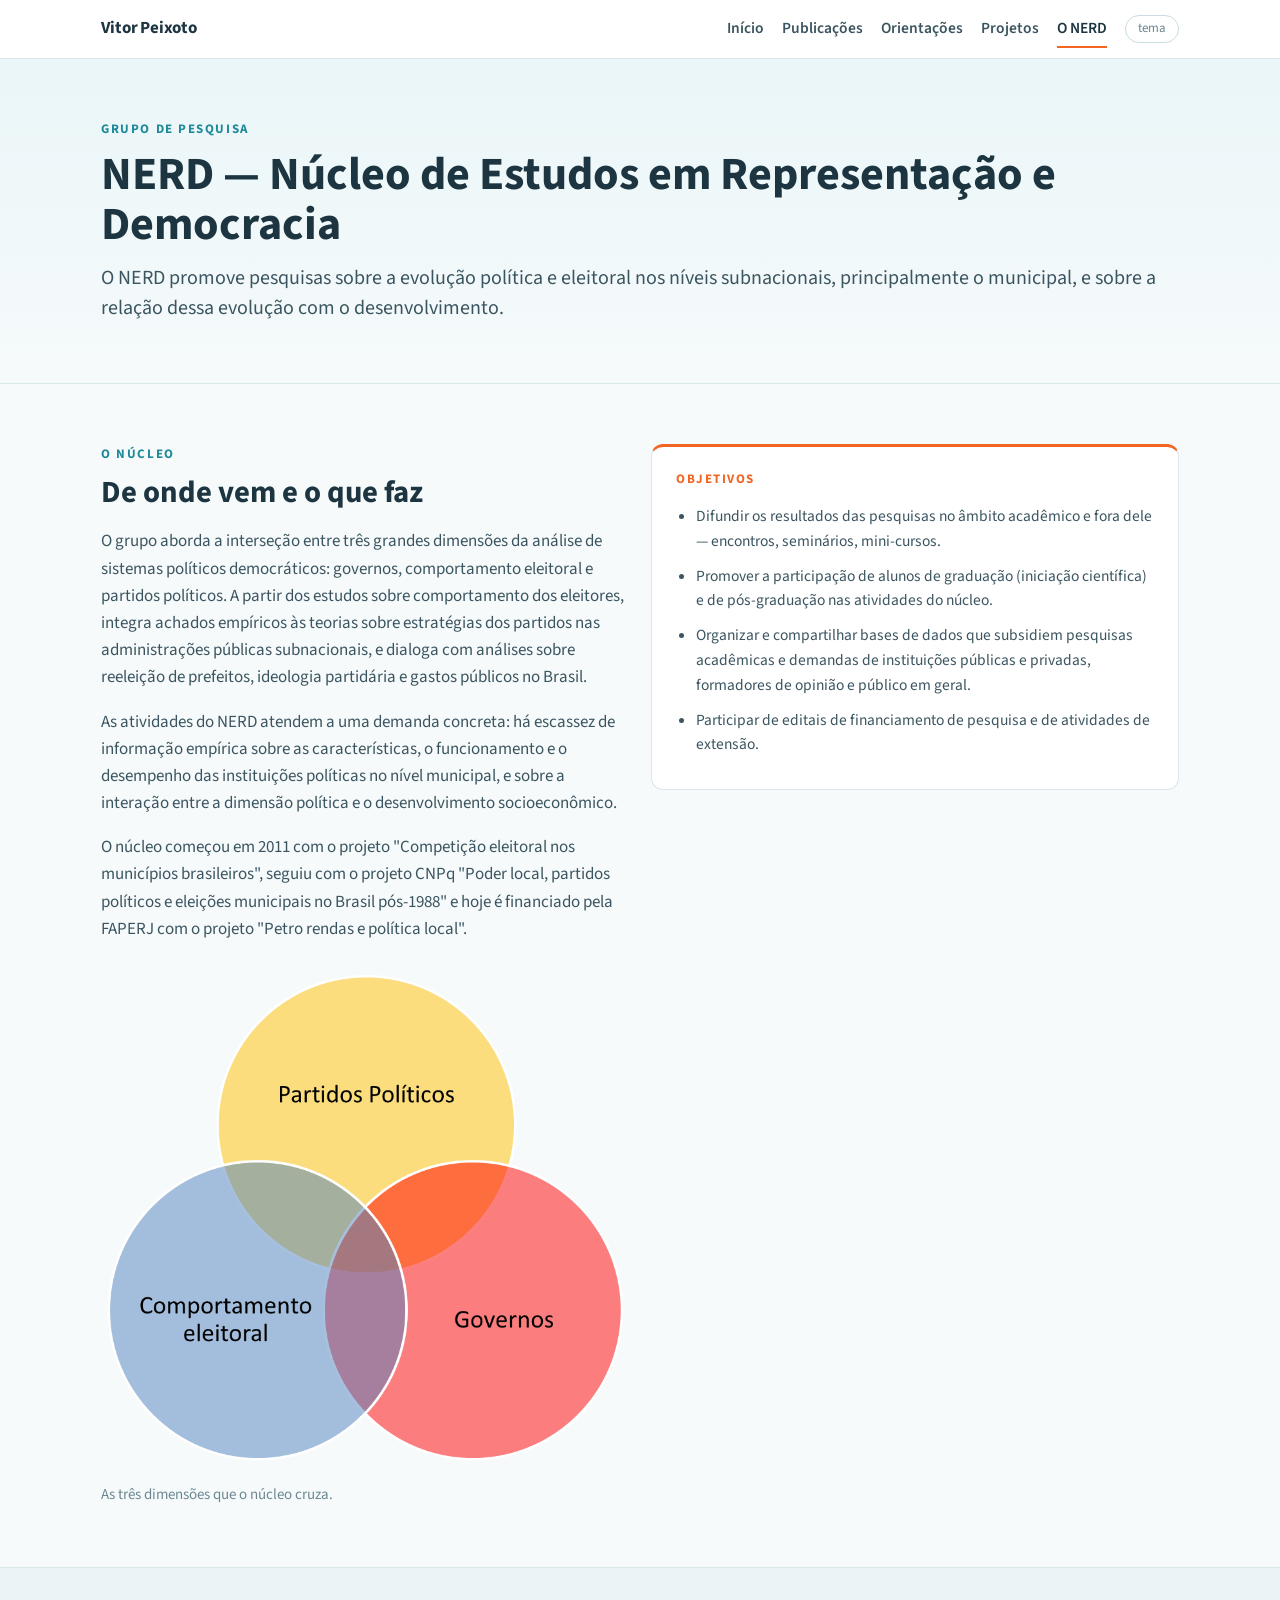
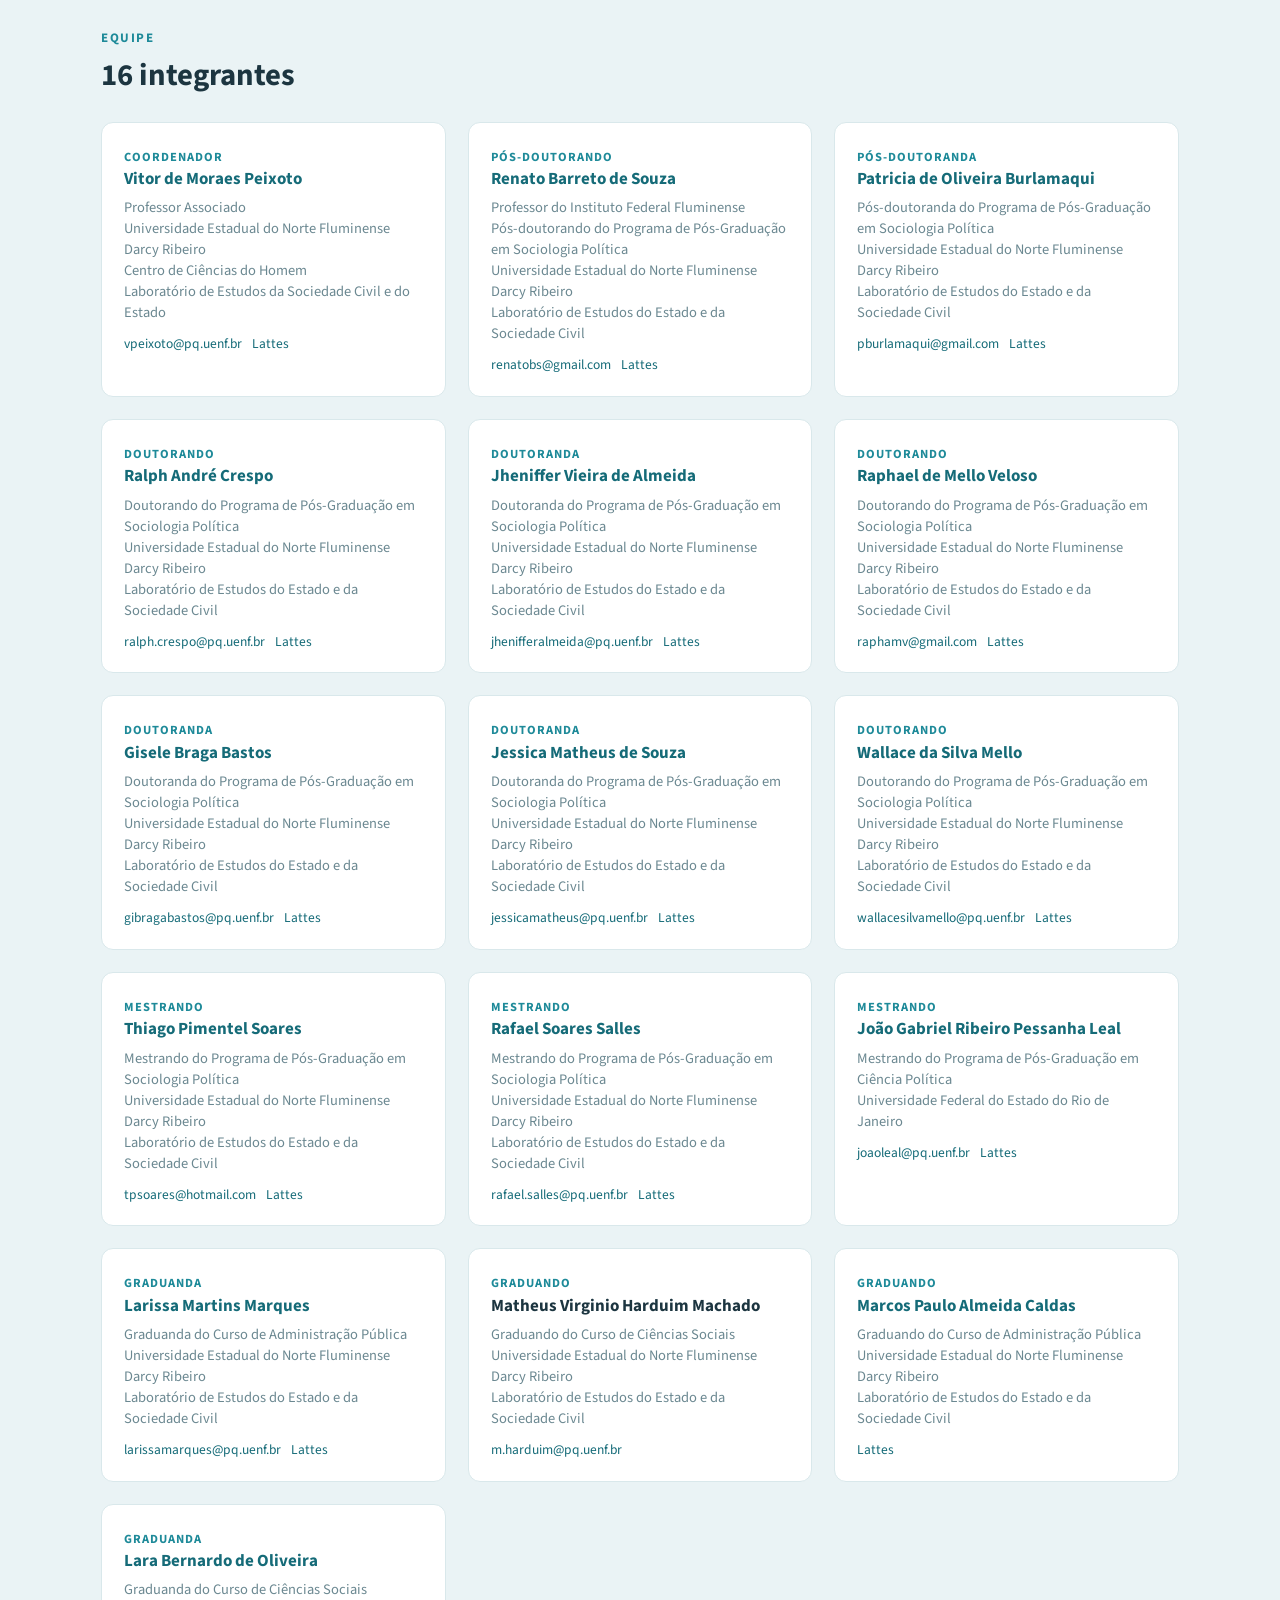
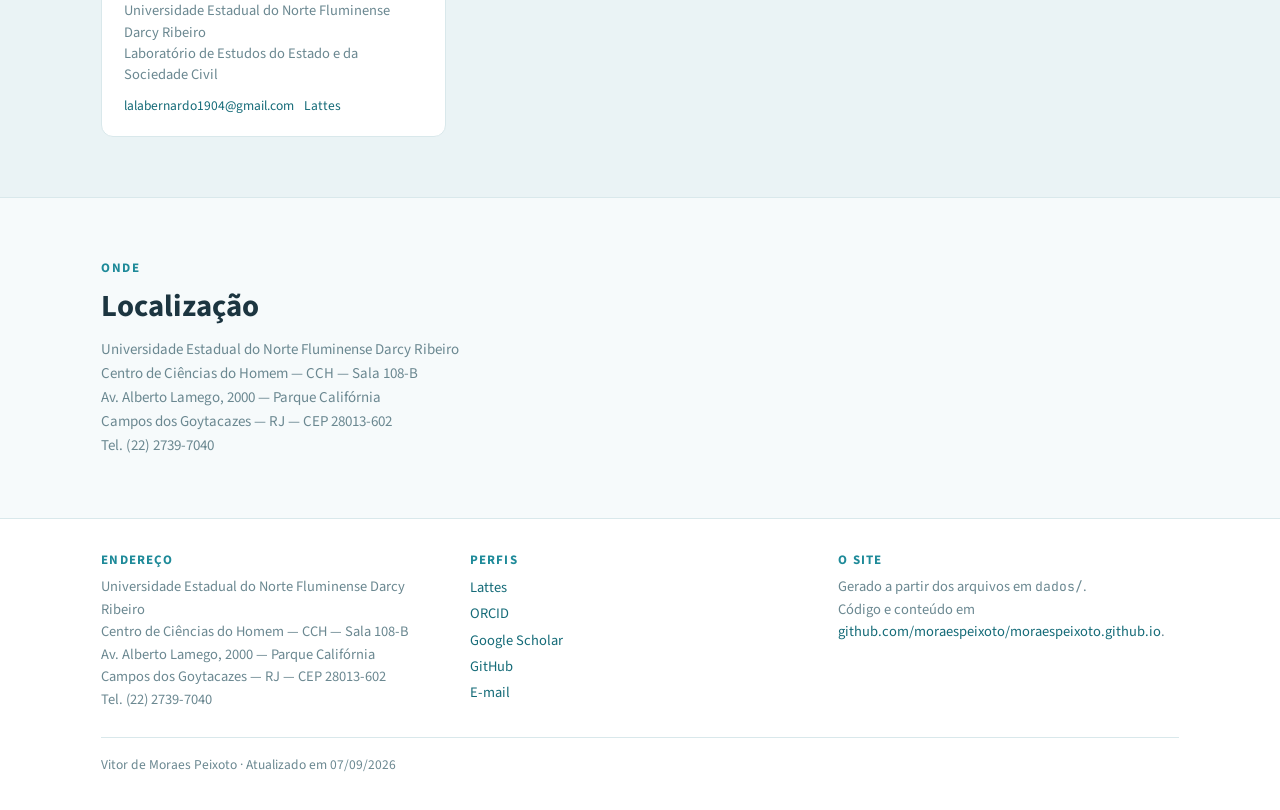
==== nerd.html @ 930e017a "Publica o site na raiz, e nao em docs/ O Pages estava servindo o README renderizado como pagina inic" ====
<!doctype html>
<html lang="pt-BR">
<head>
<meta charset="utf-8">
<meta name="viewport" content="width=device-width, initial-scale=1">
<title>O NERD · Vitor de Moraes Peixoto</title>
<meta name="description" content="O NERD promove pesquisas sobre a evolução política e eleitoral nos níveis subnacionais, principalmente o municipal, e sobre a relação dessa evolução com o desenvolvimento.">
<meta name="author" content="Vitor de Moraes Peixoto">
<meta property="og:title" content="O NERD · Vitor de Moraes Peixoto">
<meta property="og:description" content="O NERD promove pesquisas sobre a evolução política e eleitoral nos níveis subnacionais, principalmente o municipal, e sobre a relação dessa evolução com o desenvolvimento.">
<meta property="og:type" content="website">
<link rel="canonical" href="https://moraespeixoto.github.io/nerd.html">
<meta property="og:url" content="https://moraespeixoto.github.io/nerd.html">
<link rel="icon" href="fav.png">
<link rel="preconnect" href="https://fonts.googleapis.com">
<link rel="preconnect" href="https://fonts.gstatic.com" crossorigin>
<link rel="stylesheet" href="https://fonts.googleapis.com/css2?family=Source+Sans+3:ital,wght@0,400;0,600;0,700;1,400&family=JetBrains+Mono:wght@400;500&display=swap">
<link rel="stylesheet" href="estilo.css">
</head>
<body>
<nav class="vp-nav">
<div class="vp-wrap vp-nav-int">
<a class="vp-marca" href="index.html">Vitor Peixoto</a>
<a class="vp-link" href="index.html">Início</a>
<a class="vp-link" href="publicacoes.html">Publicações</a>
<a class="vp-link" href="orientacoes.html">Orientações</a>
<a class="vp-link" href="projetos.html">Projetos</a>
<a class="vp-link" href="nerd.html" aria-current="page">O NERD</a>
<button class="vp-tema" type="button" id="vp-tema" aria-label="Alternar tema claro e escuro">tema</button>
</div>
</nav>
<main>
<div class="vp-hero">
<div class="vp-wrap vp-secao">
<span class="vp-kicker">Grupo de pesquisa</span>
<h1>NERD — Núcleo de Estudos em Representação e Democracia</h1>
<p class="vp-lead">O NERD promove pesquisas sobre a evolução política e eleitoral nos níveis subnacionais, principalmente o municipal, e sobre a relação dessa evolução com o desenvolvimento.</p>
</div>
</div>
<div class="vp-wrap vp-secao">
<div class="vp-grade-2">
<div>
<span class="vp-kicker">O núcleo</span>
<h2>De onde vem e o que faz</h2>
<div style="margin-top:18px"><p>O grupo aborda a interseção entre três grandes dimensões da análise de sistemas
políticos democráticos: governos, comportamento eleitoral e partidos políticos. A
partir dos estudos sobre comportamento dos eleitores, integra achados empíricos às
teorias sobre estratégias dos partidos nas administrações públicas subnacionais, e
dialoga com análises sobre reeleição de prefeitos, ideologia partidária e gastos
públicos no Brasil.</p>
<p>As atividades do NERD atendem a uma demanda concreta: há escassez de informação
empírica sobre as características, o funcionamento e o desempenho das instituições
políticas no nível municipal, e sobre a interação entre a dimensão política e o
desenvolvimento socioeconômico.</p>
<p>O núcleo começou em 2011 com o projeto &quot;Competição eleitoral nos municípios
brasileiros&quot;, seguiu com o projeto CNPq &quot;Poder local, partidos políticos e eleições
municipais no Brasil pós-1988&quot; e hoje é financiado pela FAPERJ com o projeto &quot;Petro
rendas e política local&quot;.</p></div>
<figure style="margin:26px 0 0">
<img src="nerd_diagrama_venn.png" alt="Diagrama do NERD: a interseção entre governos, comportamento eleitoral e partidos políticos">
<figcaption class="vp-fraco" style="margin-top:8px">As três dimensões que o núcleo cruza.</figcaption>
</figure>
</div>
<div class="vp-card vp-card-laranja">
<span class="vp-kicker vp-kicker-laranja">Objetivos</span>
<ul style="margin:14px 0 0; padding-left:20px; font-size:15.5px"><li style="margin-bottom:10px">Difundir os resultados das pesquisas no âmbito acadêmico e fora dele — encontros, seminários, mini-cursos.</li><li style="margin-bottom:10px">Promover a participação de alunos de graduação (iniciação científica) e de pós-graduação nas atividades do núcleo.</li><li style="margin-bottom:10px">Organizar e compartilhar bases de dados que subsidiem pesquisas acadêmicas e demandas de instituições públicas e privadas, formadores de opinião e público em geral.</li><li style="margin-bottom:10px">Participar de editais de financiamento de pesquisa e de atividades de extensão.</li></ul>
</div>
</div>
</div>

<div class="vp-secao-sup">
<div class="vp-wrap vp-secao">
<span class="vp-kicker">Equipe</span>
<h2>16 integrantes</h2>
<div class="vp-grade-3" style="margin-top:28px"><div class="vp-membro">
<span class="vp-papel">Coordenador</span>
<h3><a href="http://lattes.cnpq.br/4676437210734787">Vitor de Moraes Peixoto</a></h3>
<p class="vp-vinculo">Professor Associado
Universidade Estadual do Norte Fluminense Darcy Ribeiro
Centro de Ciências do Homem
Laboratório de Estudos da Sociedade Civil e do Estado</p>
<div class="vp-contato"><a href="mailto:vpeixoto@pq.uenf.br">vpeixoto@pq.uenf.br</a><a href="http://lattes.cnpq.br/4676437210734787">Lattes</a></div>
</div><div class="vp-membro">
<span class="vp-papel">Pós-doutorando</span>
<h3><a href="http://lattes.cnpq.br/4208615645719699">Renato Barreto de Souza</a></h3>
<p class="vp-vinculo">Professor do Instituto Federal Fluminense
Pós-doutorando do Programa de Pós-Graduação em Sociologia Política
Universidade Estadual do Norte Fluminense Darcy Ribeiro
Laboratório de Estudos do Estado e da Sociedade Civil</p>
<div class="vp-contato"><a href="mailto:renatobs@gmail.com">renatobs@gmail.com</a><a href="http://lattes.cnpq.br/4208615645719699">Lattes</a></div>
</div><div class="vp-membro">
<span class="vp-papel">Pós-doutoranda</span>
<h3><a href="http://lattes.cnpq.br/6620703529177610">Patricia de Oliveira Burlamaqui</a></h3>
<p class="vp-vinculo">Pós-doutoranda do Programa de Pós-Graduação em Sociologia Política
Universidade Estadual do Norte Fluminense Darcy Ribeiro
Laboratório de Estudos do Estado e da Sociedade Civil</p>
<div class="vp-contato"><a href="mailto:pburlamaqui@gmail.com">pburlamaqui@gmail.com</a><a href="http://lattes.cnpq.br/6620703529177610">Lattes</a></div>
</div><div class="vp-membro">
<span class="vp-papel">Doutorando</span>
<h3><a href="http://lattes.cnpq.br/7250750885312461">Ralph André Crespo</a></h3>
<p class="vp-vinculo">Doutorando do Programa de Pós-Graduação em Sociologia Política
Universidade Estadual do Norte Fluminense Darcy Ribeiro
Laboratório de Estudos do Estado e da Sociedade Civil</p>
<div class="vp-contato"><a href="mailto:ralph.crespo@pq.uenf.br">ralph.crespo@pq.uenf.br</a><a href="http://lattes.cnpq.br/7250750885312461">Lattes</a></div>
</div><div class="vp-membro">
<span class="vp-papel">Doutoranda</span>
<h3><a href="http://lattes.cnpq.br/1477388811747167">Jheniffer Vieira de Almeida</a></h3>
<p class="vp-vinculo">Doutoranda do Programa de Pós-Graduação em Sociologia Política
Universidade Estadual do Norte Fluminense Darcy Ribeiro
Laboratório de Estudos do Estado e da Sociedade Civil</p>
<div class="vp-contato"><a href="mailto:jhenifferalmeida@pq.uenf.br">jhenifferalmeida@pq.uenf.br</a><a href="http://lattes.cnpq.br/1477388811747167">Lattes</a></div>
</div><div class="vp-membro">
<span class="vp-papel">Doutorando</span>
<h3><a href="http://lattes.cnpq.br/9433034841064768">Raphael de Mello Veloso</a></h3>
<p class="vp-vinculo">Doutorando do Programa de Pós-Graduação em Sociologia Política
Universidade Estadual do Norte Fluminense Darcy Ribeiro
Laboratório de Estudos do Estado e da Sociedade Civil</p>
<div class="vp-contato"><a href="mailto:raphamv@gmail.com">raphamv@gmail.com</a><a href="http://lattes.cnpq.br/9433034841064768">Lattes</a></div>
</div><div class="vp-membro">
<span class="vp-papel">Doutoranda</span>
<h3><a href="http://lattes.cnpq.br/1675744772217864">Gisele Braga Bastos</a></h3>
<p class="vp-vinculo">Doutoranda do Programa de Pós-Graduação em Sociologia Política
Universidade Estadual do Norte Fluminense Darcy Ribeiro
Laboratório de Estudos do Estado e da Sociedade Civil</p>
<div class="vp-contato"><a href="mailto:gibragabastos@pq.uenf.br">gibragabastos@pq.uenf.br</a><a href="http://lattes.cnpq.br/1675744772217864">Lattes</a></div>
</div><div class="vp-membro">
<span class="vp-papel">Doutoranda</span>
<h3><a href="http://lattes.cnpq.br/6717255818088404">Jessica Matheus de Souza</a></h3>
<p class="vp-vinculo">Doutoranda do Programa de Pós-Graduação em Sociologia Política
Universidade Estadual do Norte Fluminense Darcy Ribeiro
Laboratório de Estudos do Estado e da Sociedade Civil</p>
<div class="vp-contato"><a href="mailto:jessicamatheus@pq.uenf.br">jessicamatheus@pq.uenf.br</a><a href="http://lattes.cnpq.br/6717255818088404">Lattes</a></div>
</div><div class="vp-membro">
<span class="vp-papel">Doutorando</span>
<h3><a href="http://lattes.cnpq.br/8178088513307546">Wallace da Silva Mello</a></h3>
<p class="vp-vinculo">Doutorando do Programa de Pós-Graduação em Sociologia Política
Universidade Estadual do Norte Fluminense Darcy Ribeiro
Laboratório de Estudos do Estado e da Sociedade Civil</p>
<div class="vp-contato"><a href="mailto:wallacesilvamello@pq.uenf.br">wallacesilvamello@pq.uenf.br</a><a href="http://lattes.cnpq.br/8178088513307546">Lattes</a></div>
</div><div class="vp-membro">
<span class="vp-papel">Mestrando</span>
<h3><a href="http://lattes.cnpq.br/5038496684551538">Thiago Pimentel Soares</a></h3>
<p class="vp-vinculo">Mestrando do Programa de Pós-Graduação em Sociologia Política
Universidade Estadual do Norte Fluminense Darcy Ribeiro
Laboratório de Estudos do Estado e da Sociedade Civil</p>
<div class="vp-contato"><a href="mailto:tpsoares@hotmail.com">tpsoares@hotmail.com</a><a href="http://lattes.cnpq.br/5038496684551538">Lattes</a></div>
</div><div class="vp-membro">
<span class="vp-papel">Mestrando</span>
<h3><a href="http://lattes.cnpq.br/6781198318316057">Rafael Soares Salles</a></h3>
<p class="vp-vinculo">Mestrando do Programa de Pós-Graduação em Sociologia Política
Universidade Estadual do Norte Fluminense Darcy Ribeiro
Laboratório de Estudos do Estado e da Sociedade Civil</p>
<div class="vp-contato"><a href="mailto:rafael.salles@pq.uenf.br">rafael.salles@pq.uenf.br</a><a href="http://lattes.cnpq.br/6781198318316057">Lattes</a></div>
</div><div class="vp-membro">
<span class="vp-papel">Mestrando</span>
<h3><a href="http://lattes.cnpq.br/9277299850069272">João Gabriel Ribeiro Pessanha Leal</a></h3>
<p class="vp-vinculo">Mestrando do Programa de Pós-Graduação em Ciência Política
Universidade Federal do Estado do Rio de Janeiro</p>
<div class="vp-contato"><a href="mailto:joaoleal@pq.uenf.br">joaoleal@pq.uenf.br</a><a href="http://lattes.cnpq.br/9277299850069272">Lattes</a></div>
</div><div class="vp-membro">
<span class="vp-papel">Graduanda</span>
<h3><a href="http://lattes.cnpq.br/8424422005329610">Larissa Martins Marques</a></h3>
<p class="vp-vinculo">Graduanda do Curso de Administração Pública
Universidade Estadual do Norte Fluminense Darcy Ribeiro
Laboratório de Estudos do Estado e da Sociedade Civil</p>
<div class="vp-contato"><a href="mailto:larissamarques@pq.uenf.br">larissamarques@pq.uenf.br</a><a href="http://lattes.cnpq.br/8424422005329610">Lattes</a></div>
</div><div class="vp-membro">
<span class="vp-papel">Graduando</span>
<h3>Matheus Virginio Harduim Machado</h3>
<p class="vp-vinculo">Graduando do Curso de Ciências Sociais
Universidade Estadual do Norte Fluminense Darcy Ribeiro
Laboratório de Estudos do Estado e da Sociedade Civil</p>
<div class="vp-contato"><a href="mailto:m.harduim@pq.uenf.br">m.harduim@pq.uenf.br</a></div>
</div><div class="vp-membro">
<span class="vp-papel">Graduando</span>
<h3><a href="http://lattes.cnpq.br/2013068761602794">Marcos Paulo Almeida Caldas</a></h3>
<p class="vp-vinculo">Graduando do Curso de Administração Pública
Universidade Estadual do Norte Fluminense Darcy Ribeiro
Laboratório de Estudos do Estado e da Sociedade Civil</p>
<div class="vp-contato"><a href="http://lattes.cnpq.br/2013068761602794">Lattes</a></div>
</div><div class="vp-membro">
<span class="vp-papel">Graduanda</span>
<h3><a href="http://lattes.cnpq.br/6943283489647623">Lara Bernardo de Oliveira</a></h3>
<p class="vp-vinculo">Graduanda do Curso de Ciências Sociais
Universidade Estadual do Norte Fluminense Darcy Ribeiro
Laboratório de Estudos do Estado e da Sociedade Civil</p>
<div class="vp-contato"><a href="mailto:lalabernardo1904@gmail.com">lalabernardo1904@gmail.com</a><a href="http://lattes.cnpq.br/6943283489647623">Lattes</a></div>
</div></div>
</div>
</div>

<div class="vp-wrap vp-secao">
<span class="vp-kicker">Onde</span>
<h2>Localização</h2>
<p class="vp-fraco" style="white-space:pre-line; margin-top:14px">Universidade Estadual do Norte Fluminense Darcy Ribeiro
Centro de Ciências do Homem — CCH — Sala 108-B
Av. Alberto Lamego, 2000 — Parque Califórnia
Campos dos Goytacazes — RJ — CEP 28013-602
Tel. (22) 2739-7040</p>
</div>
</main>
<footer class="vp-rodape">
<div class="vp-wrap">
<div class="vp-rodape-grid">
<div>
<h4>Endereço</h4>
<p>Universidade Estadual do Norte Fluminense Darcy Ribeiro
Centro de Ciências do Homem — CCH — Sala 108-B
Av. Alberto Lamego, 2000 — Parque Califórnia
Campos dos Goytacazes — RJ — CEP 28013-602
Tel. (22) 2739-7040</p>
</div>
<div>
<h4>Perfis</h4>
<ul><li><a href="http://lattes.cnpq.br/4676437210734787">Lattes</a></li><li><a href="https://orcid.org/0000-0001-6618-3311">ORCID</a></li><li><a href="https://scholar.google.com/citations?user=gIb2-T4AAAAJ">Google Scholar</a></li><li><a href="https://github.com/moraespeixoto">GitHub</a></li><li><a href="mailto:vpeixoto@pq.uenf.br">E-mail</a></li></ul>
</div>
<div>
<h4>O site</h4>
<p>Gerado a partir dos arquivos em <code>dados/</code>.
Código e conteúdo em <a href="https://github.com/moraespeixoto/moraespeixoto.github.io">github.com/moraespeixoto/moraespeixoto.github.io</a>.</p>
</div>
</div>
<div class="vp-rodape-fim">Vitor de Moraes Peixoto · Atualizado em 07/09/2026</div>
</div>
</footer>
<script>
(function () {
  var raiz = document.documentElement;
  try {
    var salvo = localStorage.getItem("vp-tema");
    if (salvo) raiz.setAttribute("data-tema", salvo);
  } catch (erro) { /* navegacao privada: segue no tema do sistema */ }
  var botao = document.getElementById("vp-tema");
  if (!botao) return;
  botao.addEventListener("click", function () {
    var escuro = raiz.getAttribute("data-tema") === "escuro";
    if (!raiz.getAttribute("data-tema")) {
      escuro = window.matchMedia("(prefers-color-scheme: dark)").matches;
    }
    var novo = escuro ? "claro" : "escuro";
    raiz.setAttribute("data-tema", novo);
    try { localStorage.setItem("vp-tema", novo); } catch (erro) { /* idem */ }
  });
})();
</script>

</body>
</html>
---- estilo.css ----
/* ==========================================================================
   Site pessoal — Vitor de Moraes Peixoto
   A paleta, a tipografia e o vocabulario de secao vem do site do ocupacoesBR:
   teal como cor de estrutura, laranja como cor de acento, Source Sans 3 no
   texto e JetBrains Mono no codigo. Os tokens sao os mesmos, com o prefixo
   trocado de --ocb- para --vp-.
   ========================================================================== */

:root {
  --vp-fundo:      #F6FAFB;
  --vp-card:       #FFFFFF;
  --vp-faixa:      #FFFFFF;
  --vp-hero-topo:  #EAF6F8;
  --vp-sup:        #EAF3F5;
  --vp-borda:      #D9E8EB;
  --vp-borda2:     #C9DCE0;
  --vp-tinta:      #1C3540;
  --vp-texto:      #3B5560;
  --vp-fraco:      #6B8891;
  --vp-teal:       #1E8A99;
  --vp-teal-esc:   #156B78;
  --vp-laranja:    #F26522;
  --vp-ciano:      #7FC8D3;
  --vp-pessego:    #F8B08A;
  --vp-verde:      #2E9E5B;
  --vp-escuro:     #1C3540;

  --vp-fonte: "Source Sans 3", "Source Sans Pro", -apple-system,
              BlinkMacSystemFont, "Segoe UI", Roboto, Helvetica, Arial, sans-serif;
  --vp-mono:  "JetBrains Mono", ui-monospace, SFMono-Regular, "SF Mono",
              Menlo, Consolas, monospace;
}

@media (prefers-color-scheme: dark) {
  :root:not([data-tema="claro"]) {
    --vp-fundo:      #142731;
    --vp-card:       #1C3540;
    --vp-faixa:      #18303A;
    --vp-hero-topo:  #1A3A45;
    --vp-sup:        #21404C;
    --vp-borda:      #2B4A57;
    --vp-borda2:     #335866;
    --vp-tinta:      #EAF5F7;
    --vp-texto:      #C0D5DC;
    --vp-fraco:      #8AA6AF;
    --vp-teal:       #4FB3C1;
    --vp-teal-esc:   #7FC8D3;
    --vp-laranja:    #FF8149;
    --vp-escuro:     #10222B;
  }
}

:root[data-tema="escuro"] {
  --vp-fundo:      #142731;
  --vp-card:       #1C3540;
  --vp-faixa:      #18303A;
  --vp-hero-topo:  #1A3A45;
  --vp-sup:        #21404C;
  --vp-borda:      #2B4A57;
  --vp-borda2:     #335866;
  --vp-tinta:      #EAF5F7;
  --vp-texto:      #C0D5DC;
  --vp-fraco:      #8AA6AF;
  --vp-teal:       #4FB3C1;
  --vp-teal-esc:   #7FC8D3;
  --vp-laranja:    #FF8149;
  --vp-escuro:     #10222B;
}

*, *::before, *::after { box-sizing: border-box; }

html { -webkit-text-size-adjust: 100%; scroll-behavior: smooth; }

body {
  margin: 0;
  background: var(--vp-fundo);
  color: var(--vp-texto);
  font-family: var(--vp-fonte);
  font-size: 17px;
  line-height: 1.6;
  -webkit-font-smoothing: antialiased;
}

h1, h2, h3, h4 {
  color: var(--vp-tinta);
  font-weight: 700;
  margin: 0;
  line-height: 1.15;
}
h1 { font-size: clamp(32px, 3.6vw, 50px); line-height: 1.08; }
h2 { font-size: clamp(25px, 2.4vw, 33px); max-width: 22em; }
h3 { font-size: 20px; }
h4 { font-size: 17px; }

p { margin: 0 0 1em; }
p:last-child { margin-bottom: 0; }

a { color: var(--vp-teal-esc); text-decoration: none; }
a:hover, a:focus-visible { color: var(--vp-laranja); text-decoration: underline; }

code, kbd { font-family: var(--vp-mono); font-size: 0.9em; }

img { max-width: 100%; height: auto; }

:focus-visible { outline: 2px solid var(--vp-laranja); outline-offset: 2px; }

/* --- estrutura ------------------------------------------------------------ */

.vp-wrap {
  max-width: 1180px;
  margin: 0 auto;
  padding-left: clamp(20px, 4vw, 56px);
  padding-right: clamp(20px, 4vw, 56px);
}

.vp-secao { padding-top: 60px; padding-bottom: 60px; }
.vp-secao-sup { background: var(--vp-sup); border-top: 1px solid var(--vp-borda); border-bottom: 1px solid var(--vp-borda); }

.vp-kicker {
  display: block;
  font-size: 13px;
  font-weight: 700;
  letter-spacing: 0.12em;
  text-transform: uppercase;
  color: var(--vp-teal);
  margin-bottom: 10px;
}
.vp-kicker-laranja { color: var(--vp-laranja); }

.vp-lead { font-size: 20px; line-height: 1.5; }
/* No cabecalho de pagina interna o h1 tem margin 0: a linha de apoio precisa
   do proprio respiro para nao encostar no titulo. */
.vp-hero h1 + .vp-lead { margin-top: 14px; }

.vp-fraco { color: var(--vp-fraco); font-size: 15px; }

/* --- navbar --------------------------------------------------------------- */

.vp-nav {
  position: sticky;
  top: 0;
  z-index: 30;
  background: var(--vp-faixa);
  border-bottom: 1px solid var(--vp-borda);
}
.vp-nav-int {
  display: flex;
  align-items: center;
  gap: 18px;
  min-height: 58px;
  flex-wrap: wrap;
}
.vp-marca {
  font-weight: 700;
  color: var(--vp-tinta);
  letter-spacing: -0.01em;
  margin-right: auto;
  font-size: 17px;
}
.vp-marca:hover { color: var(--vp-teal); text-decoration: none; }
.vp-nav a.vp-link {
  color: var(--vp-texto);
  font-size: 15.5px;
  font-weight: 600;
  padding: 6px 0;
  border-bottom: 2px solid transparent;
}
.vp-nav a.vp-link:hover { color: var(--vp-teal); text-decoration: none; }
.vp-nav a.vp-link[aria-current="page"] {
  color: var(--vp-tinta);
  border-bottom-color: var(--vp-laranja);
}
.vp-tema {
  background: none;
  border: 1px solid var(--vp-borda2);
  border-radius: 999px;
  color: var(--vp-fraco);
  cursor: pointer;
  font: inherit;
  font-size: 13px;
  padding: 3px 12px;
  line-height: 1.5;
}
.vp-tema:hover { color: var(--vp-teal); border-color: var(--vp-teal); }

/* --- hero ----------------------------------------------------------------- */

.vp-hero {
  background: linear-gradient(180deg, var(--vp-hero-topo) 0%, var(--vp-fundo) 100%);
  border-bottom: 1px solid var(--vp-borda);
}
.vp-hero-grid {
  display: grid;
  grid-template-columns: minmax(0, 1.35fr) minmax(0, 1fr);
  gap: 52px;
  align-items: start;
  padding-top: 68px;
  padding-bottom: 60px;
}
.vp-hero-texto > * + * { margin-top: 20px; }

.vp-cartao-perfil {
  background: var(--vp-card);
  border: 1px solid var(--vp-borda);
  border-radius: 12px;
  padding: 22px 24px;
}
.vp-cartao-perfil h3 { font-size: 15px; letter-spacing: 0.06em; text-transform: uppercase; color: var(--vp-teal); }
.vp-cartao-perfil dl { margin: 14px 0 0; }
.vp-cartao-perfil dt { font-size: 13px; text-transform: uppercase; letter-spacing: 0.08em; color: var(--vp-fraco); margin-top: 12px; }
.vp-cartao-perfil dd { margin: 2px 0 0; font-size: 15.5px; }

/* --- botoes --------------------------------------------------------------- */

.vp-cta { display: flex; flex-wrap: wrap; gap: 10px; }
.vp-btn {
  display: inline-block;
  border-radius: 8px;
  padding: 10px 18px;
  font-weight: 600;
  font-size: 15.5px;
  border: 1px solid transparent;
  line-height: 1.3;
}
.vp-btn:hover { text-decoration: none; }
.vp-btn-laranja { background: var(--vp-laranja); color: #fff; }
.vp-btn-laranja:hover { background: #d8551a; color: #fff; }
.vp-btn-claro { background: var(--vp-card); color: var(--vp-teal-esc); border-color: var(--vp-borda2); }
.vp-btn-claro:hover { border-color: var(--vp-teal); color: var(--vp-teal); }
.vp-btn-nu { color: var(--vp-teal-esc); }
.vp-btn-nu:hover { color: var(--vp-laranja); }

/* --- perfis (chips de identificador) -------------------------------------- */

.vp-perfis { display: flex; flex-wrap: wrap; gap: 8px; list-style: none; margin: 0; padding: 0; }
.vp-perfis a {
  display: inline-block;
  border: 1px solid var(--vp-borda2);
  border-radius: 999px;
  padding: 4px 14px;
  font-size: 14px;
  font-weight: 600;
  color: var(--vp-texto);
  background: var(--vp-card);
}
.vp-perfis a:hover { border-color: var(--vp-teal); color: var(--vp-teal); text-decoration: none; }

/* --- grades e cartoes ----------------------------------------------------- */

.vp-grade-2 { display: grid; grid-template-columns: repeat(2, minmax(0, 1fr)); gap: 22px; align-items: start; }
.vp-grade-3 { display: grid; grid-template-columns: repeat(3, minmax(0, 1fr)); gap: 22px; }
.vp-grade-4 { display: grid; grid-template-columns: repeat(4, minmax(0, 1fr)); gap: 20px; }

.vp-card {
  background: var(--vp-card);
  border: 1px solid var(--vp-borda);
  border-radius: 12px;
  padding: 22px 24px;
}
.vp-card h3 { margin-bottom: 8px; }
.vp-card p { font-size: 15.5px; margin-bottom: 0; }
.vp-card-teal { border-top: 3px solid var(--vp-teal); }
.vp-card-laranja { border-top: 3px solid var(--vp-laranja); }

/* --- publicacoes ---------------------------------------------------------- */

.vp-filtros { display: flex; flex-wrap: wrap; gap: 8px; margin: 26px 0 6px; }
.vp-filtro {
  background: var(--vp-card);
  border: 1px solid var(--vp-borda2);
  border-radius: 999px;
  color: var(--vp-texto);
  cursor: pointer;
  font: inherit;
  font-size: 14px;
  font-weight: 600;
  padding: 5px 15px;
}
.vp-filtro:hover { border-color: var(--vp-teal); color: var(--vp-teal); }
.vp-filtro[aria-pressed="true"] { background: var(--vp-teal); border-color: var(--vp-teal); color: #fff; }

.vp-lista { list-style: none; margin: 0; padding: 0; }
.vp-item {
  border-top: 1px solid var(--vp-borda);
  padding: 20px 0;
  display: grid;
  grid-template-columns: 82px minmax(0, 1fr);
  gap: 20px;
  align-items: start;
}
.vp-item:last-child { border-bottom: 1px solid var(--vp-borda); }
.vp-ano {
  font-family: var(--vp-mono);
  font-size: 15px;
  font-weight: 500;
  color: var(--vp-teal);
  padding-top: 2px;
}
.vp-item-titulo { font-size: 18px; font-weight: 700; color: var(--vp-tinta); margin: 0 0 4px; line-height: 1.3; }
.vp-item-titulo a { color: inherit; }
.vp-item-titulo a:hover { color: var(--vp-laranja); }
.vp-autores { font-size: 15px; color: var(--vp-texto); margin: 0 0 2px; }
.vp-veiculo { font-size: 15px; color: var(--vp-fraco); margin: 0; }
.vp-veiculo em { font-style: italic; }

.vp-links { display: flex; flex-wrap: wrap; gap: 8px; margin-top: 10px; }
.vp-doi, .vp-ext {
  display: inline-block;
  font-family: var(--vp-mono);
  font-size: 12.5px;
  font-weight: 500;
  border-radius: 6px;
  padding: 3px 9px;
  border: 1px solid var(--vp-borda2);
  color: var(--vp-teal-esc);
  background: var(--vp-card);
}
.vp-doi:hover, .vp-ext:hover { border-color: var(--vp-laranja); color: var(--vp-laranja); text-decoration: none; }

.vp-tag {
  display: inline-block;
  font-size: 11.5px;
  font-weight: 700;
  letter-spacing: 0.08em;
  text-transform: uppercase;
  color: var(--vp-laranja);
  border: 1px solid var(--vp-laranja);
  border-radius: 4px;
  padding: 0 6px;
  vertical-align: 2px;
  margin-left: 8px;
}

.vp-vazio {
  border: 1px dashed var(--vp-borda2);
  border-radius: 12px;
  padding: 26px;
  color: var(--vp-fraco);
  font-size: 15.5px;
}
.vp-vazio code { color: var(--vp-teal); }

/* --- membros -------------------------------------------------------------- */

.vp-membro { background: var(--vp-card); border: 1px solid var(--vp-borda); border-radius: 12px; padding: 20px 22px; }
.vp-membro h3 { font-size: 17px; margin-bottom: 2px; }
.vp-membro .vp-papel { font-size: 12.5px; font-weight: 700; letter-spacing: 0.08em; text-transform: uppercase; color: var(--vp-teal); }
.vp-membro .vp-vinculo { font-size: 14.5px; color: var(--vp-fraco); margin: 8px 0 0; white-space: pre-line; line-height: 1.45; }
.vp-membro .vp-contato { margin-top: 10px; font-size: 13.5px; display: flex; flex-wrap: wrap; gap: 10px; }

/* --- caixa de codigo ------------------------------------------------------ */

.vp-codigo {
  background: var(--vp-escuro);
  color: #E6F1F3;
  border-radius: 8px;
  padding: 14px 18px;
  overflow-x: auto;
  font-family: var(--vp-mono);
  font-size: 14px;
  line-height: 1.7;
  white-space: pre;
}

/* --- rodape --------------------------------------------------------------- */

.vp-rodape {
  border-top: 1px solid var(--vp-borda);
  background: var(--vp-faixa);
  padding-top: 34px;
  padding-bottom: 34px;
  font-size: 14.5px;
  color: var(--vp-fraco);
}
.vp-rodape-grid { display: grid; grid-template-columns: repeat(3, minmax(0, 1fr)); gap: 28px; }
.vp-rodape h4 { font-size: 13px; letter-spacing: 0.09em; text-transform: uppercase; color: var(--vp-teal); margin-bottom: 8px; }
.vp-rodape p { margin: 0; white-space: pre-line; line-height: 1.55; }
.vp-rodape ul { list-style: none; margin: 0; padding: 0; }
.vp-rodape li { margin-bottom: 3px; }
.vp-rodape-fim { margin-top: 26px; padding-top: 16px; border-top: 1px solid var(--vp-borda); font-size: 13.5px; }

/* --- responsivo ----------------------------------------------------------- */

@media (max-width: 980px) {
  .vp-hero-grid { grid-template-columns: minmax(0, 1fr); gap: 32px; padding-top: 46px; }
  .vp-grade-4 { grid-template-columns: repeat(2, minmax(0, 1fr)); }
  .vp-grade-3 { grid-template-columns: repeat(2, minmax(0, 1fr)); }
  .vp-rodape-grid { grid-template-columns: minmax(0, 1fr); }
}

@media (max-width: 640px) {
  body { font-size: 16px; }
  .vp-secao { padding-top: 42px; padding-bottom: 42px; }
  .vp-grade-2, .vp-grade-3, .vp-grade-4 { grid-template-columns: minmax(0, 1fr); }
  .vp-item { grid-template-columns: minmax(0, 1fr); gap: 6px; }
  .vp-ano { padding-top: 0; }
  .vp-nav-int { min-height: 0; padding-top: 10px; padding-bottom: 10px; gap: 12px; }
  .vp-marca { width: 100%; margin-right: 0; }
}

@media print {
  .vp-nav, .vp-filtros, .vp-cta, .vp-tema { display: none !important; }
  body { background: #fff; font-size: 12pt; }
}
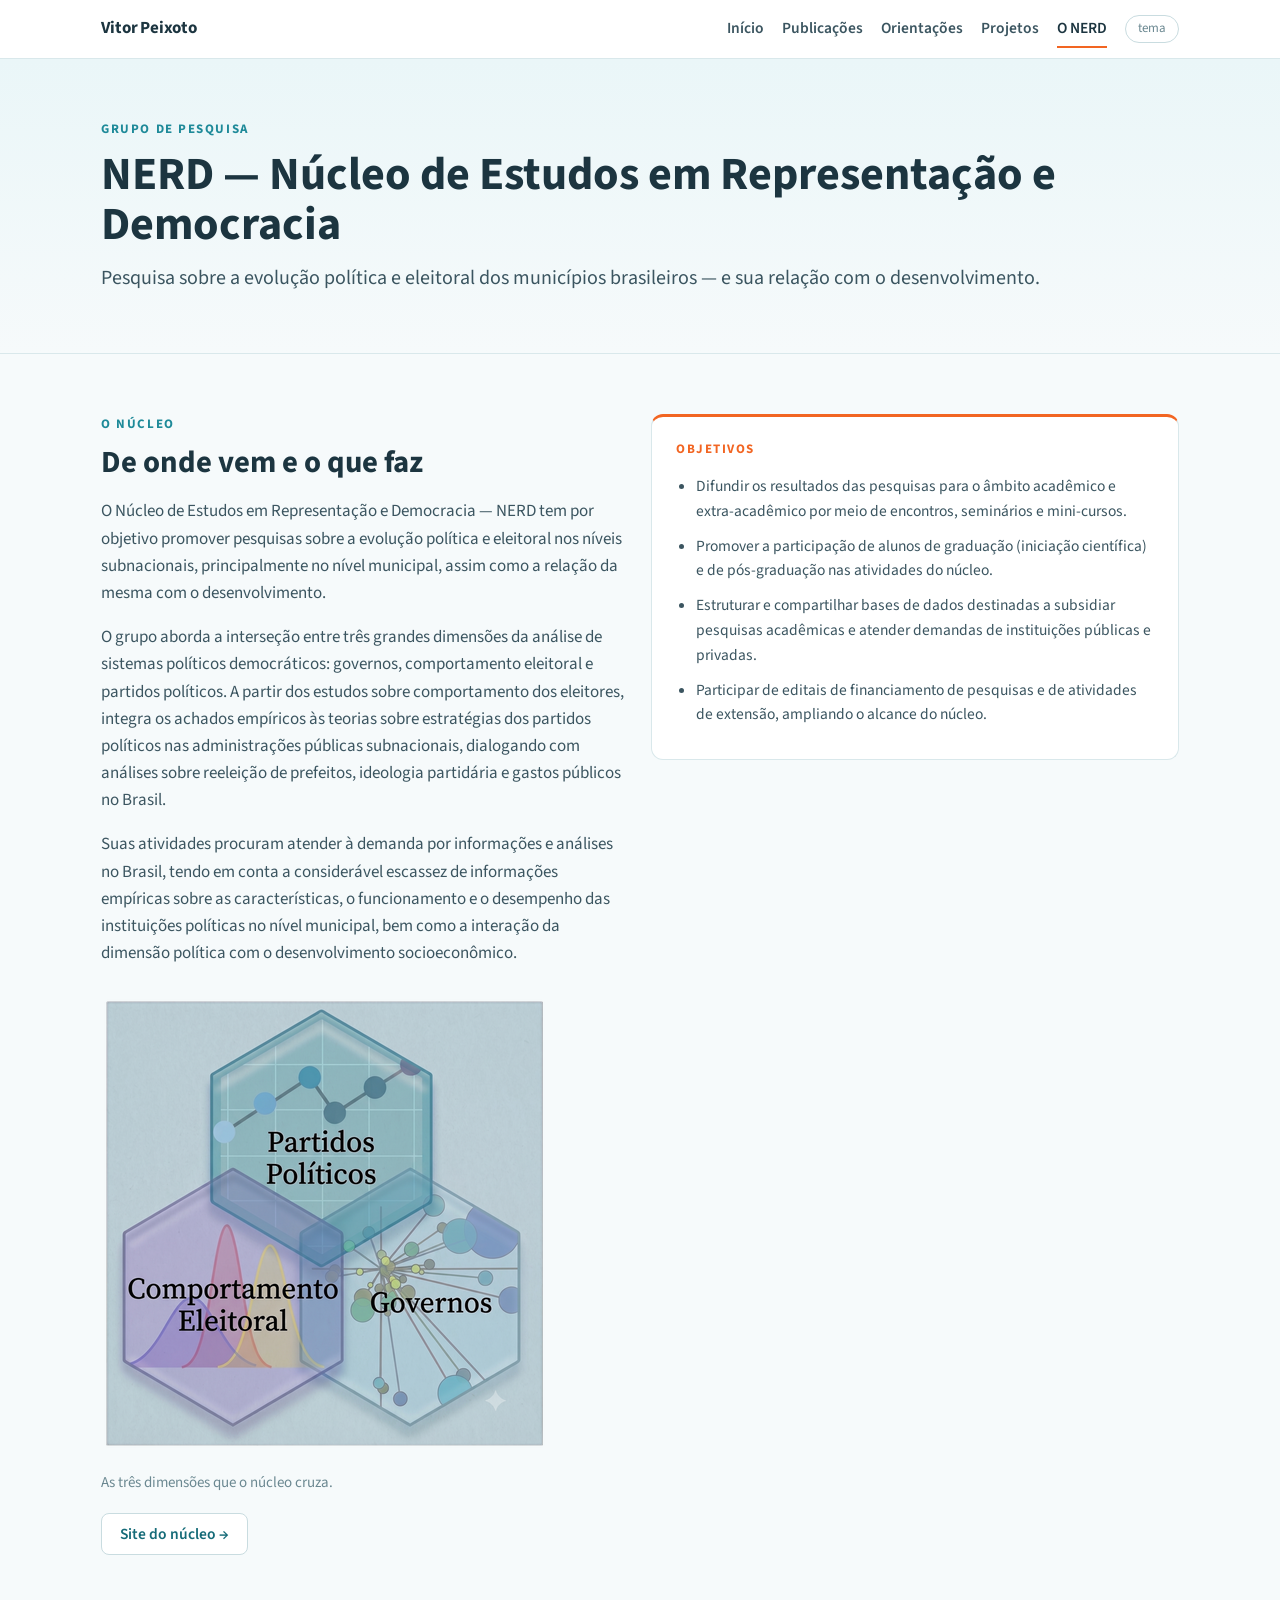
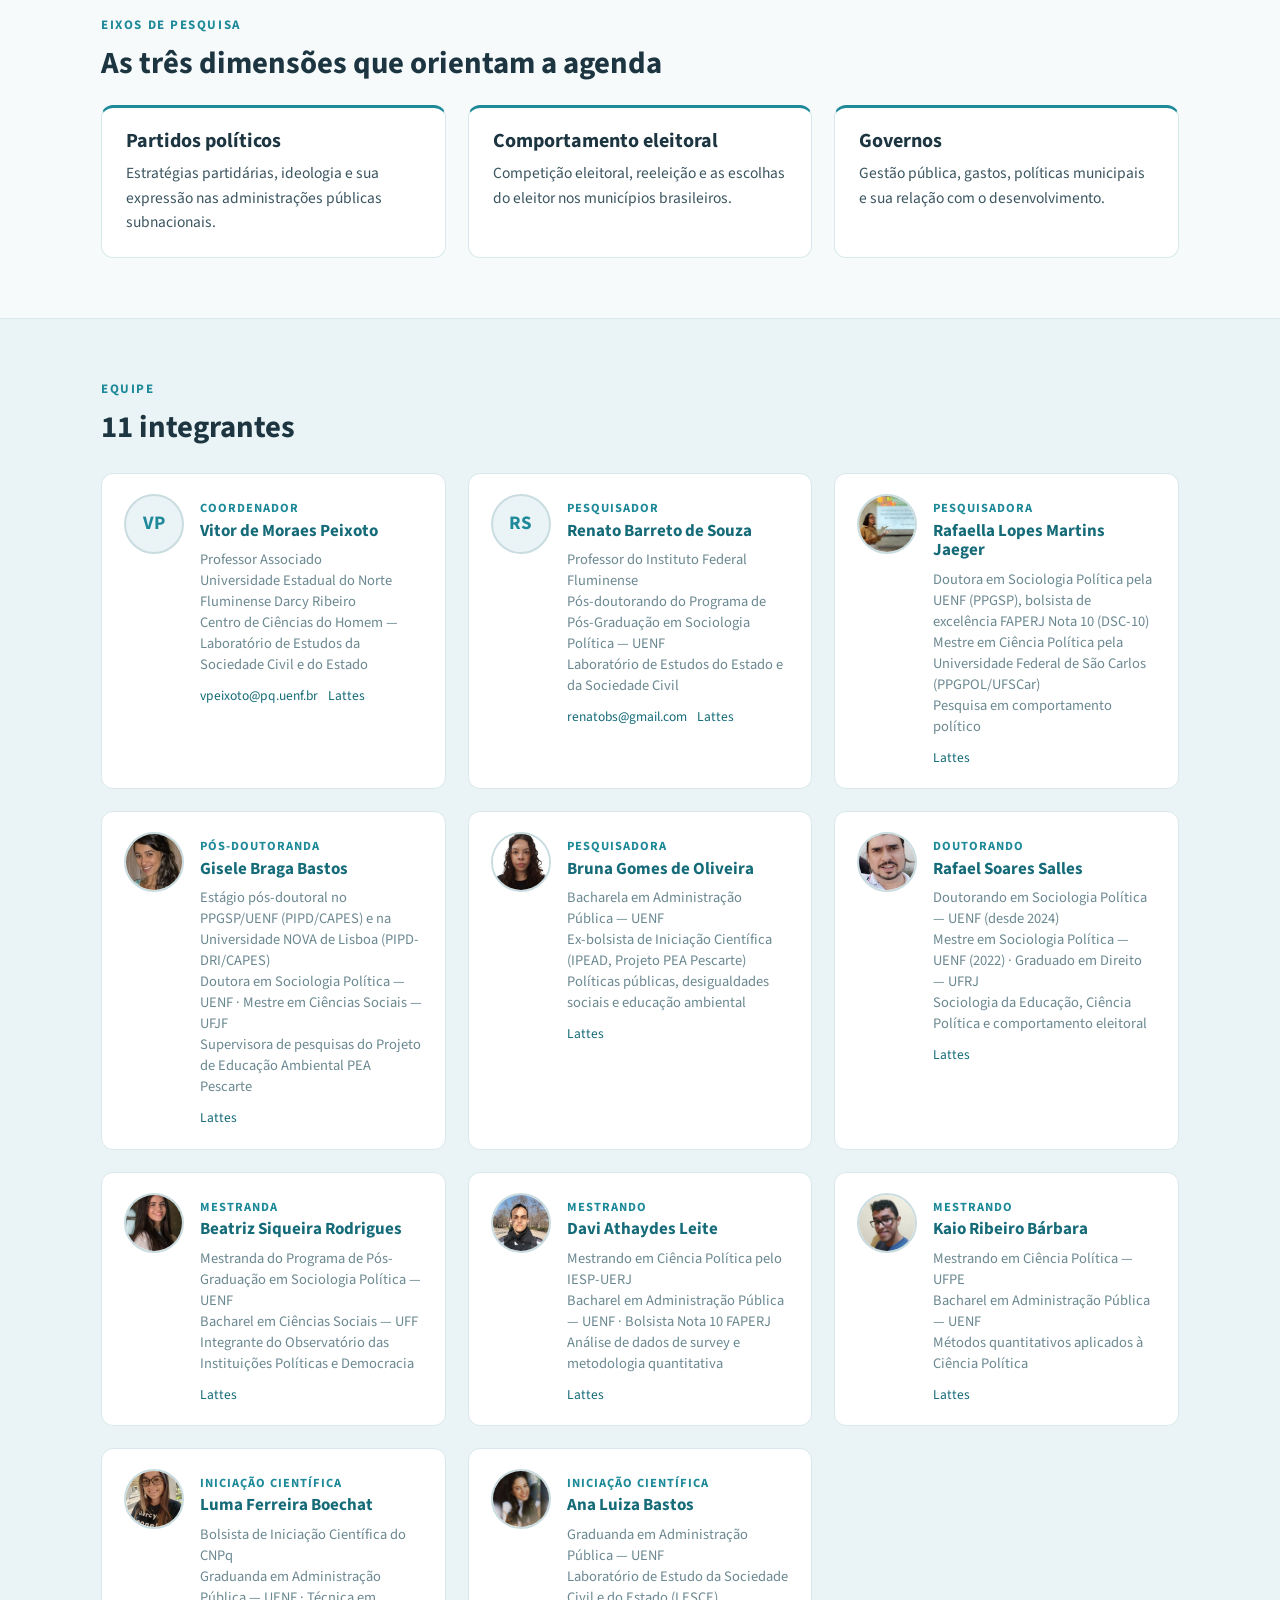
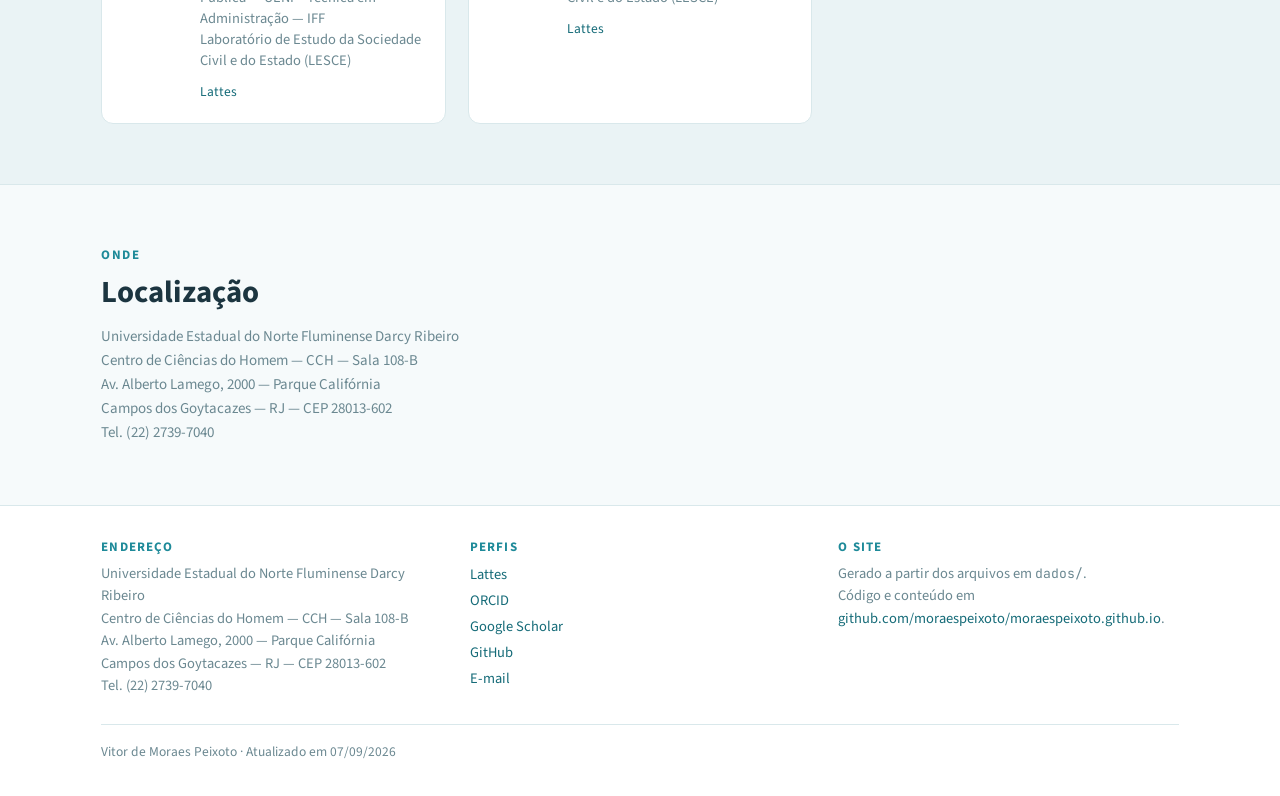
==== commit 4c6830be: "Usa o site do NERD no GitLab como fonte dos dados A fonte correta e https://gitlab.com/vpeixoto1981/" ====
--- a/nerd.html
+++ b/nerd.html
@@ -4,10 +4,10 @@
 <meta charset="utf-8">
 <meta name="viewport" content="width=device-width, initial-scale=1">
 <title>O NERD · Vitor de Moraes Peixoto</title>
-<meta name="description" content="O NERD promove pesquisas sobre a evolução política e eleitoral nos níveis subnacionais, principalmente o municipal, e sobre a relação dessa evolução com o desenvolvimento.">
+<meta name="description" content="Pesquisa sobre a evolução política e eleitoral dos municípios brasileiros — e sua relação com o desenvolvimento.">
 <meta name="author" content="Vitor de Moraes Peixoto">
 <meta property="og:title" content="O NERD · Vitor de Moraes Peixoto">
-<meta property="og:description" content="O NERD promove pesquisas sobre a evolução política e eleitoral nos níveis subnacionais, principalmente o municipal, e sobre a relação dessa evolução com o desenvolvimento.">
+<meta property="og:description" content="Pesquisa sobre a evolução política e eleitoral dos municípios brasileiros — e sua relação com o desenvolvimento.">
 <meta property="og:type" content="website">
 <link rel="canonical" href="https://moraespeixoto.github.io/nerd.html">
 <meta property="og:url" content="https://moraespeixoto.github.io/nerd.html">
@@ -34,7 +34,7 @@
 <div class="vp-wrap vp-secao">
 <span class="vp-kicker">Grupo de pesquisa</span>
 <h1>NERD — Núcleo de Estudos em Representação e Democracia</h1>
-<p class="vp-lead">O NERD promove pesquisas sobre a evolução política e eleitoral nos níveis subnacionais, principalmente o municipal, e sobre a relação dessa evolução com o desenvolvimento.</p>
+<p class="vp-lead">Pesquisa sobre a evolução política e eleitoral dos municípios brasileiros — e sua relação com o desenvolvimento.</p>
 </div>
 </div>
 <div class="vp-wrap vp-secao">
@@ -42,149 +42,153 @@
 <div>
 <span class="vp-kicker">O núcleo</span>
 <h2>De onde vem e o que faz</h2>
-<div style="margin-top:18px"><p>O grupo aborda a interseção entre três grandes dimensões da análise de sistemas
+<div style="margin-top:18px"><p>O Núcleo de Estudos em Representação e Democracia — NERD tem por objetivo
+promover pesquisas sobre a evolução política e eleitoral nos níveis subnacionais,
+principalmente no nível municipal, assim como a relação da mesma com o
+desenvolvimento.</p>
+<p>O grupo aborda a interseção entre três grandes dimensões da análise de sistemas
 políticos democráticos: governos, comportamento eleitoral e partidos políticos. A
-partir dos estudos sobre comportamento dos eleitores, integra achados empíricos às
-teorias sobre estratégias dos partidos nas administrações públicas subnacionais, e
-dialoga com análises sobre reeleição de prefeitos, ideologia partidária e gastos
-públicos no Brasil.</p>
-<p>As atividades do NERD atendem a uma demanda concreta: há escassez de informação
-empírica sobre as características, o funcionamento e o desempenho das instituições
-políticas no nível municipal, e sobre a interação entre a dimensão política e o
-desenvolvimento socioeconômico.</p>
-<p>O núcleo começou em 2011 com o projeto &quot;Competição eleitoral nos municípios
-brasileiros&quot;, seguiu com o projeto CNPq &quot;Poder local, partidos políticos e eleições
-municipais no Brasil pós-1988&quot; e hoje é financiado pela FAPERJ com o projeto &quot;Petro
-rendas e política local&quot;.</p></div>
+partir dos estudos sobre comportamento dos eleitores, integra os achados empíricos
+às teorias sobre estratégias dos partidos políticos nas administrações públicas
+subnacionais, dialogando com análises sobre reeleição de prefeitos, ideologia
+partidária e gastos públicos no Brasil.</p>
+<p>Suas atividades procuram atender à demanda por informações e análises no Brasil,
+tendo em conta a considerável escassez de informações empíricas sobre as
+características, o funcionamento e o desempenho das instituições políticas no
+nível municipal, bem como a interação da dimensão política com o desenvolvimento
+socioeconômico.</p></div>
 <figure style="margin:26px 0 0">
 <img src="nerd_diagrama_venn.png" alt="Diagrama do NERD: a interseção entre governos, comportamento eleitoral e partidos políticos">
 <figcaption class="vp-fraco" style="margin-top:8px">As três dimensões que o núcleo cruza.</figcaption>
 </figure>
+<p style="margin-top:18px"><a class="vp-btn vp-btn-claro" href="https://vpeixoto1981.gitlab.io/nerd_site/">Site do núcleo &rarr;</a></p>
 </div>
 <div class="vp-card vp-card-laranja">
 <span class="vp-kicker vp-kicker-laranja">Objetivos</span>
-<ul style="margin:14px 0 0; padding-left:20px; font-size:15.5px"><li style="margin-bottom:10px">Difundir os resultados das pesquisas no âmbito acadêmico e fora dele — encontros, seminários, mini-cursos.</li><li style="margin-bottom:10px">Promover a participação de alunos de graduação (iniciação científica) e de pós-graduação nas atividades do núcleo.</li><li style="margin-bottom:10px">Organizar e compartilhar bases de dados que subsidiem pesquisas acadêmicas e demandas de instituições públicas e privadas, formadores de opinião e público em geral.</li><li style="margin-bottom:10px">Participar de editais de financiamento de pesquisa e de atividades de extensão.</li></ul>
-</div>
-</div>
+<ul style="margin:14px 0 0; padding-left:20px; font-size:15.5px"><li style="margin-bottom:10px">Difundir os resultados das pesquisas para o âmbito acadêmico e extra-acadêmico por meio de encontros, seminários e mini-cursos.</li><li style="margin-bottom:10px">Promover a participação de alunos de graduação (iniciação científica) e de pós-graduação nas atividades do núcleo.</li><li style="margin-bottom:10px">Estruturar e compartilhar bases de dados destinadas a subsidiar pesquisas acadêmicas e atender demandas de instituições públicas e privadas.</li><li style="margin-bottom:10px">Participar de editais de financiamento de pesquisas e de atividades de extensão, ampliando o alcance do núcleo.</li></ul>
+</div>
+</div>
+</div>
+
+<div class="vp-wrap vp-secao" style="padding-top:0">
+<span class="vp-kicker">Eixos de pesquisa</span>
+<h2>As três dimensões que orientam a agenda</h2>
+<div class="vp-grade-3" style="margin-top:24px"><div class="vp-card vp-card-teal"><h3>Partidos políticos</h3><p>Estratégias partidárias, ideologia e sua expressão nas administrações públicas subnacionais.</p></div><div class="vp-card vp-card-teal"><h3>Comportamento eleitoral</h3><p>Competição eleitoral, reeleição e as escolhas do eleitor nos municípios brasileiros.</p></div><div class="vp-card vp-card-teal"><h3>Governos</h3><p>Gestão pública, gastos, políticas municipais e sua relação com o desenvolvimento.</p></div></div>
 </div>
 
 <div class="vp-secao-sup">
 <div class="vp-wrap vp-secao">
 <span class="vp-kicker">Equipe</span>
-<h2>16 integrantes</h2>
+<h2>11 integrantes</h2>
 <div class="vp-grade-3" style="margin-top:28px"><div class="vp-membro">
+<div class="vp-avatar vp-avatar-vazio" aria-hidden="true">VP</div>
+<div class="vp-membro-texto">
 <span class="vp-papel">Coordenador</span>
 <h3><a href="http://lattes.cnpq.br/4676437210734787">Vitor de Moraes Peixoto</a></h3>
 <p class="vp-vinculo">Professor Associado
 Universidade Estadual do Norte Fluminense Darcy Ribeiro
-Centro de Ciências do Homem
-Laboratório de Estudos da Sociedade Civil e do Estado</p>
+Centro de Ciências do Homem — Laboratório de Estudos da Sociedade Civil e do Estado</p>
 <div class="vp-contato"><a href="mailto:vpeixoto@pq.uenf.br">vpeixoto@pq.uenf.br</a><a href="http://lattes.cnpq.br/4676437210734787">Lattes</a></div>
-</div><div class="vp-membro">
-<span class="vp-papel">Pós-doutorando</span>
+</div>
+</div><div class="vp-membro">
+<div class="vp-avatar vp-avatar-vazio" aria-hidden="true">RS</div>
+<div class="vp-membro-texto">
+<span class="vp-papel">Pesquisador</span>
 <h3><a href="http://lattes.cnpq.br/4208615645719699">Renato Barreto de Souza</a></h3>
 <p class="vp-vinculo">Professor do Instituto Federal Fluminense
-Pós-doutorando do Programa de Pós-Graduação em Sociologia Política
-Universidade Estadual do Norte Fluminense Darcy Ribeiro
+Pós-doutorando do Programa de Pós-Graduação em Sociologia Política — UENF
 Laboratório de Estudos do Estado e da Sociedade Civil</p>
 <div class="vp-contato"><a href="mailto:renatobs@gmail.com">renatobs@gmail.com</a><a href="http://lattes.cnpq.br/4208615645719699">Lattes</a></div>
-</div><div class="vp-membro">
+</div>
+</div><div class="vp-membro">
+<img class="vp-avatar" src="fotos/jaeger.jpg" alt="Rafaella Lopes Martins Jaeger" loading="lazy">
+<div class="vp-membro-texto">
+<span class="vp-papel">Pesquisadora</span>
+<h3><a href="http://lattes.cnpq.br/2315282054349295">Rafaella Lopes Martins Jaeger</a></h3>
+<p class="vp-vinculo">Doutora em Sociologia Política pela UENF (PPGSP), bolsista de excelência FAPERJ Nota 10 (DSC-10)
+Mestre em Ciência Política pela Universidade Federal de São Carlos (PPGPOL/UFSCar)
+Pesquisa em comportamento político</p>
+<div class="vp-contato"><a href="http://lattes.cnpq.br/2315282054349295">Lattes</a></div>
+</div>
+</div><div class="vp-membro">
+<img class="vp-avatar" src="fotos/gisele_bastos.jpg" alt="Gisele Braga Bastos" loading="lazy">
+<div class="vp-membro-texto">
 <span class="vp-papel">Pós-doutoranda</span>
-<h3><a href="http://lattes.cnpq.br/6620703529177610">Patricia de Oliveira Burlamaqui</a></h3>
-<p class="vp-vinculo">Pós-doutoranda do Programa de Pós-Graduação em Sociologia Política
-Universidade Estadual do Norte Fluminense Darcy Ribeiro
-Laboratório de Estudos do Estado e da Sociedade Civil</p>
-<div class="vp-contato"><a href="mailto:pburlamaqui@gmail.com">pburlamaqui@gmail.com</a><a href="http://lattes.cnpq.br/6620703529177610">Lattes</a></div>
-</div><div class="vp-membro">
+<h3><a href="http://lattes.cnpq.br/1675744772217864">Gisele Braga Bastos</a></h3>
+<p class="vp-vinculo">Estágio pós-doutoral no PPGSP/UENF (PIPD/CAPES) e na Universidade NOVA de Lisboa (PIPD-DRI/CAPES)
+Doutora em Sociologia Política — UENF · Mestre em Ciências Sociais — UFJF
+Supervisora de pesquisas do Projeto de Educação Ambiental PEA Pescarte</p>
+<div class="vp-contato"><a href="http://lattes.cnpq.br/1675744772217864">Lattes</a></div>
+</div>
+</div><div class="vp-membro">
+<img class="vp-avatar" src="fotos/oliveira.jpg" alt="Bruna Gomes de Oliveira" loading="lazy">
+<div class="vp-membro-texto">
+<span class="vp-papel">Pesquisadora</span>
+<h3><a href="http://lattes.cnpq.br/4350243662618415">Bruna Gomes de Oliveira</a></h3>
+<p class="vp-vinculo">Bacharela em Administração Pública — UENF
+Ex-bolsista de Iniciação Científica (IPEAD, Projeto PEA Pescarte)
+Políticas públicas, desigualdades sociais e educação ambiental</p>
+<div class="vp-contato"><a href="http://lattes.cnpq.br/4350243662618415">Lattes</a></div>
+</div>
+</div><div class="vp-membro">
+<img class="vp-avatar" src="fotos/salles.jpg" alt="Rafael Soares Salles" loading="lazy">
+<div class="vp-membro-texto">
 <span class="vp-papel">Doutorando</span>
-<h3><a href="http://lattes.cnpq.br/7250750885312461">Ralph André Crespo</a></h3>
-<p class="vp-vinculo">Doutorando do Programa de Pós-Graduação em Sociologia Política
-Universidade Estadual do Norte Fluminense Darcy Ribeiro
-Laboratório de Estudos do Estado e da Sociedade Civil</p>
-<div class="vp-contato"><a href="mailto:ralph.crespo@pq.uenf.br">ralph.crespo@pq.uenf.br</a><a href="http://lattes.cnpq.br/7250750885312461">Lattes</a></div>
-</div><div class="vp-membro">
-<span class="vp-papel">Doutoranda</span>
-<h3><a href="http://lattes.cnpq.br/1477388811747167">Jheniffer Vieira de Almeida</a></h3>
-<p class="vp-vinculo">Doutoranda do Programa de Pós-Graduação em Sociologia Política
-Universidade Estadual do Norte Fluminense Darcy Ribeiro
-Laboratório de Estudos do Estado e da Sociedade Civil</p>
-<div class="vp-contato"><a href="mailto:jhenifferalmeida@pq.uenf.br">jhenifferalmeida@pq.uenf.br</a><a href="http://lattes.cnpq.br/1477388811747167">Lattes</a></div>
-</div><div class="vp-membro">
-<span class="vp-papel">Doutorando</span>
-<h3><a href="http://lattes.cnpq.br/9433034841064768">Raphael de Mello Veloso</a></h3>
-<p class="vp-vinculo">Doutorando do Programa de Pós-Graduação em Sociologia Política
-Universidade Estadual do Norte Fluminense Darcy Ribeiro
-Laboratório de Estudos do Estado e da Sociedade Civil</p>
-<div class="vp-contato"><a href="mailto:raphamv@gmail.com">raphamv@gmail.com</a><a href="http://lattes.cnpq.br/9433034841064768">Lattes</a></div>
-</div><div class="vp-membro">
-<span class="vp-papel">Doutoranda</span>
-<h3><a href="http://lattes.cnpq.br/1675744772217864">Gisele Braga Bastos</a></h3>
-<p class="vp-vinculo">Doutoranda do Programa de Pós-Graduação em Sociologia Política
-Universidade Estadual do Norte Fluminense Darcy Ribeiro
-Laboratório de Estudos do Estado e da Sociedade Civil</p>
-<div class="vp-contato"><a href="mailto:gibragabastos@pq.uenf.br">gibragabastos@pq.uenf.br</a><a href="http://lattes.cnpq.br/1675744772217864">Lattes</a></div>
-</div><div class="vp-membro">
-<span class="vp-papel">Doutoranda</span>
-<h3><a href="http://lattes.cnpq.br/6717255818088404">Jessica Matheus de Souza</a></h3>
-<p class="vp-vinculo">Doutoranda do Programa de Pós-Graduação em Sociologia Política
-Universidade Estadual do Norte Fluminense Darcy Ribeiro
-Laboratório de Estudos do Estado e da Sociedade Civil</p>
-<div class="vp-contato"><a href="mailto:jessicamatheus@pq.uenf.br">jessicamatheus@pq.uenf.br</a><a href="http://lattes.cnpq.br/6717255818088404">Lattes</a></div>
-</div><div class="vp-membro">
-<span class="vp-papel">Doutorando</span>
-<h3><a href="http://lattes.cnpq.br/8178088513307546">Wallace da Silva Mello</a></h3>
-<p class="vp-vinculo">Doutorando do Programa de Pós-Graduação em Sociologia Política
-Universidade Estadual do Norte Fluminense Darcy Ribeiro
-Laboratório de Estudos do Estado e da Sociedade Civil</p>
-<div class="vp-contato"><a href="mailto:wallacesilvamello@pq.uenf.br">wallacesilvamello@pq.uenf.br</a><a href="http://lattes.cnpq.br/8178088513307546">Lattes</a></div>
-</div><div class="vp-membro">
+<h3><a href="http://lattes.cnpq.br/6781198318316057">Rafael Soares Salles</a></h3>
+<p class="vp-vinculo">Doutorando em Sociologia Política — UENF (desde 2024)
+Mestre em Sociologia Política — UENF (2022) · Graduado em Direito — UFRJ
+Sociologia da Educação, Ciência Política e comportamento eleitoral</p>
+<div class="vp-contato"><a href="http://lattes.cnpq.br/6781198318316057">Lattes</a></div>
+</div>
+</div><div class="vp-membro">
+<img class="vp-avatar" src="fotos/rodrigues.jpg" alt="Beatriz Siqueira Rodrigues" loading="lazy">
+<div class="vp-membro-texto">
+<span class="vp-papel">Mestranda</span>
+<h3><a href="http://lattes.cnpq.br/9885290748903091">Beatriz Siqueira Rodrigues</a></h3>
+<p class="vp-vinculo">Mestranda do Programa de Pós-Graduação em Sociologia Política — UENF
+Bacharel em Ciências Sociais — UFF
+Integrante do Observatório das Instituições Políticas e Democracia</p>
+<div class="vp-contato"><a href="http://lattes.cnpq.br/9885290748903091">Lattes</a></div>
+</div>
+</div><div class="vp-membro">
+<img class="vp-avatar" src="fotos/leite.jpg" alt="Davi Athaydes Leite" loading="lazy">
+<div class="vp-membro-texto">
 <span class="vp-papel">Mestrando</span>
-<h3><a href="http://lattes.cnpq.br/5038496684551538">Thiago Pimentel Soares</a></h3>
-<p class="vp-vinculo">Mestrando do Programa de Pós-Graduação em Sociologia Política
-Universidade Estadual do Norte Fluminense Darcy Ribeiro
-Laboratório de Estudos do Estado e da Sociedade Civil</p>
-<div class="vp-contato"><a href="mailto:tpsoares@hotmail.com">tpsoares@hotmail.com</a><a href="http://lattes.cnpq.br/5038496684551538">Lattes</a></div>
-</div><div class="vp-membro">
+<h3><a href="http://lattes.cnpq.br/3330422519524119">Davi Athaydes Leite</a></h3>
+<p class="vp-vinculo">Mestrando em Ciência Política pelo IESP-UERJ
+Bacharel em Administração Pública — UENF · Bolsista Nota 10 FAPERJ
+Análise de dados de survey e metodologia quantitativa</p>
+<div class="vp-contato"><a href="http://lattes.cnpq.br/3330422519524119">Lattes</a></div>
+</div>
+</div><div class="vp-membro">
+<img class="vp-avatar" src="fotos/barbara.jpg" alt="Kaio Ribeiro Bárbara" loading="lazy">
+<div class="vp-membro-texto">
 <span class="vp-papel">Mestrando</span>
-<h3><a href="http://lattes.cnpq.br/6781198318316057">Rafael Soares Salles</a></h3>
-<p class="vp-vinculo">Mestrando do Programa de Pós-Graduação em Sociologia Política
-Universidade Estadual do Norte Fluminense Darcy Ribeiro
-Laboratório de Estudos do Estado e da Sociedade Civil</p>
-<div class="vp-contato"><a href="mailto:rafael.salles@pq.uenf.br">rafael.salles@pq.uenf.br</a><a href="http://lattes.cnpq.br/6781198318316057">Lattes</a></div>
-</div><div class="vp-membro">
-<span class="vp-papel">Mestrando</span>
-<h3><a href="http://lattes.cnpq.br/9277299850069272">João Gabriel Ribeiro Pessanha Leal</a></h3>
-<p class="vp-vinculo">Mestrando do Programa de Pós-Graduação em Ciência Política
-Universidade Federal do Estado do Rio de Janeiro</p>
-<div class="vp-contato"><a href="mailto:joaoleal@pq.uenf.br">joaoleal@pq.uenf.br</a><a href="http://lattes.cnpq.br/9277299850069272">Lattes</a></div>
-</div><div class="vp-membro">
-<span class="vp-papel">Graduanda</span>
-<h3><a href="http://lattes.cnpq.br/8424422005329610">Larissa Martins Marques</a></h3>
-<p class="vp-vinculo">Graduanda do Curso de Administração Pública
-Universidade Estadual do Norte Fluminense Darcy Ribeiro
-Laboratório de Estudos do Estado e da Sociedade Civil</p>
-<div class="vp-contato"><a href="mailto:larissamarques@pq.uenf.br">larissamarques@pq.uenf.br</a><a href="http://lattes.cnpq.br/8424422005329610">Lattes</a></div>
-</div><div class="vp-membro">
-<span class="vp-papel">Graduando</span>
-<h3>Matheus Virginio Harduim Machado</h3>
-<p class="vp-vinculo">Graduando do Curso de Ciências Sociais
-Universidade Estadual do Norte Fluminense Darcy Ribeiro
-Laboratório de Estudos do Estado e da Sociedade Civil</p>
-<div class="vp-contato"><a href="mailto:m.harduim@pq.uenf.br">m.harduim@pq.uenf.br</a></div>
-</div><div class="vp-membro">
-<span class="vp-papel">Graduando</span>
-<h3><a href="http://lattes.cnpq.br/2013068761602794">Marcos Paulo Almeida Caldas</a></h3>
-<p class="vp-vinculo">Graduando do Curso de Administração Pública
-Universidade Estadual do Norte Fluminense Darcy Ribeiro
-Laboratório de Estudos do Estado e da Sociedade Civil</p>
-<div class="vp-contato"><a href="http://lattes.cnpq.br/2013068761602794">Lattes</a></div>
-</div><div class="vp-membro">
-<span class="vp-papel">Graduanda</span>
-<h3><a href="http://lattes.cnpq.br/6943283489647623">Lara Bernardo de Oliveira</a></h3>
-<p class="vp-vinculo">Graduanda do Curso de Ciências Sociais
-Universidade Estadual do Norte Fluminense Darcy Ribeiro
-Laboratório de Estudos do Estado e da Sociedade Civil</p>
-<div class="vp-contato"><a href="mailto:lalabernardo1904@gmail.com">lalabernardo1904@gmail.com</a><a href="http://lattes.cnpq.br/6943283489647623">Lattes</a></div>
+<h3><a href="http://lattes.cnpq.br/0767320078391304">Kaio Ribeiro Bárbara</a></h3>
+<p class="vp-vinculo">Mestrando em Ciência Política — UFPE
+Bacharel em Administração Pública — UENF
+Métodos quantitativos aplicados à Ciência Política</p>
+<div class="vp-contato"><a href="http://lattes.cnpq.br/0767320078391304">Lattes</a></div>
+</div>
+</div><div class="vp-membro">
+<img class="vp-avatar" src="fotos/boechat.jpg" alt="Luma Ferreira Boechat" loading="lazy">
+<div class="vp-membro-texto">
+<span class="vp-papel">Iniciação Científica</span>
+<h3><a href="http://lattes.cnpq.br/2875363257153784">Luma Ferreira Boechat</a></h3>
+<p class="vp-vinculo">Bolsista de Iniciação Científica do CNPq
+Graduanda em Administração Pública — UENF · Técnica em Administração — IFF
+Laboratório de Estudo da Sociedade Civil e do Estado (LESCE)</p>
+<div class="vp-contato"><a href="http://lattes.cnpq.br/2875363257153784">Lattes</a></div>
+</div>
+</div><div class="vp-membro">
+<img class="vp-avatar" src="fotos/ana_bastos.jpg" alt="Ana Luiza Bastos" loading="lazy">
+<div class="vp-membro-texto">
+<span class="vp-papel">Iniciação Científica</span>
+<h3><a href="http://lattes.cnpq.br/1582164406217076">Ana Luiza Bastos</a></h3>
+<p class="vp-vinculo">Graduanda em Administração Pública — UENF
+Laboratório de Estudo da Sociedade Civil e do Estado (LESCE)</p>
+<div class="vp-contato"><a href="http://lattes.cnpq.br/1582164406217076">Lattes</a></div>
+</div>
 </div></div>
 </div>
 </div>
--- a/estilo.css
+++ b/estilo.css
@@ -342,7 +342,29 @@
 
 /* --- membros -------------------------------------------------------------- */
 
-.vp-membro { background: var(--vp-card); border: 1px solid var(--vp-borda); border-radius: 12px; padding: 20px 22px; }
+.vp-membro {
+  background: var(--vp-card);
+  border: 1px solid var(--vp-borda);
+  border-radius: 12px;
+  padding: 20px 22px;
+  display: grid;
+  grid-template-columns: 60px minmax(0, 1fr);
+  gap: 16px;
+  align-items: start;
+}
+.vp-avatar {
+  width: 60px; height: 60px;
+  border-radius: 50%;
+  object-fit: cover;
+  border: 2px solid var(--vp-borda2);
+  background: var(--vp-sup);
+}
+/* Sem foto, as iniciais ocupam o mesmo circulo — o cartao nao muda de forma. */
+.vp-avatar-vazio {
+  display: flex; align-items: center; justify-content: center;
+  font-weight: 700; font-size: 19px; letter-spacing: 0.02em;
+  color: var(--vp-teal); background: var(--vp-sup);
+}
 .vp-membro h3 { font-size: 17px; margin-bottom: 2px; }
 .vp-membro .vp-papel { font-size: 12.5px; font-weight: 700; letter-spacing: 0.08em; text-transform: uppercase; color: var(--vp-teal); }
 .vp-membro .vp-vinculo { font-size: 14.5px; color: var(--vp-fraco); margin: 8px 0 0; white-space: pre-line; line-height: 1.45; }
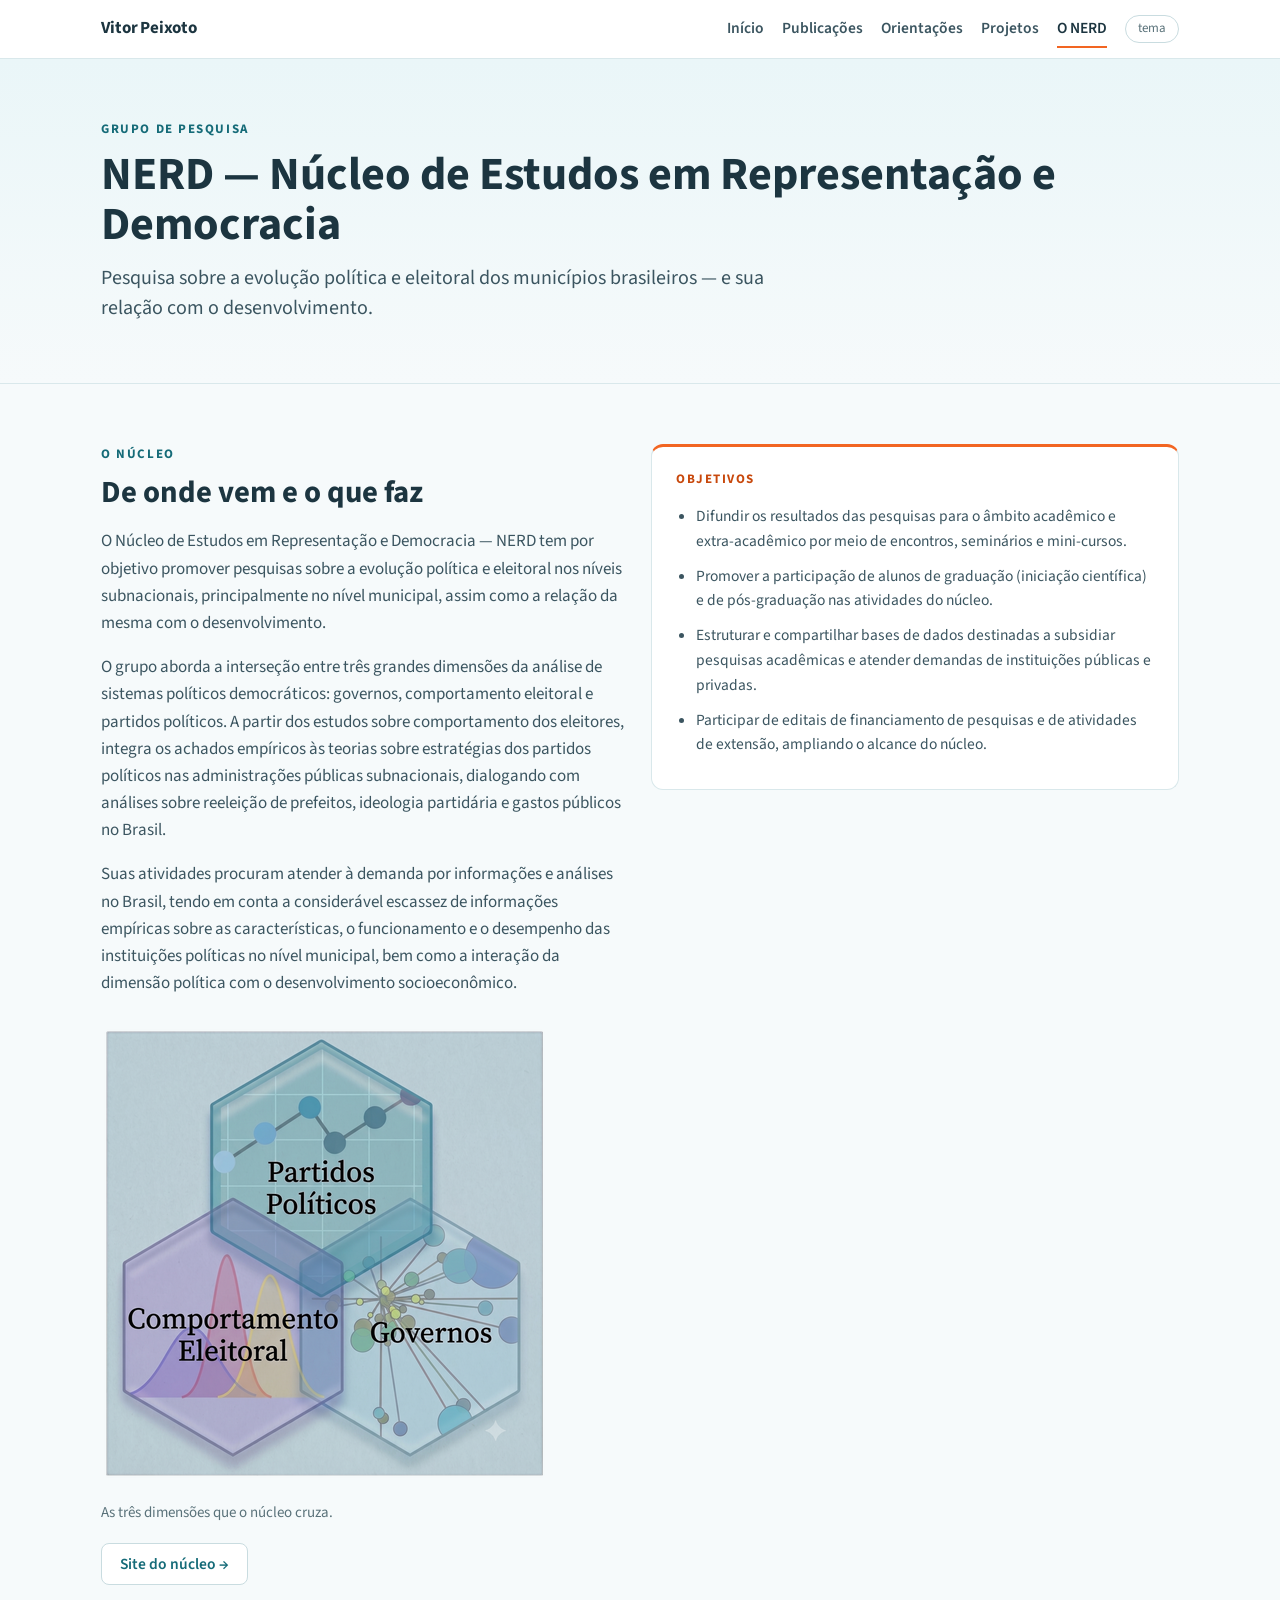
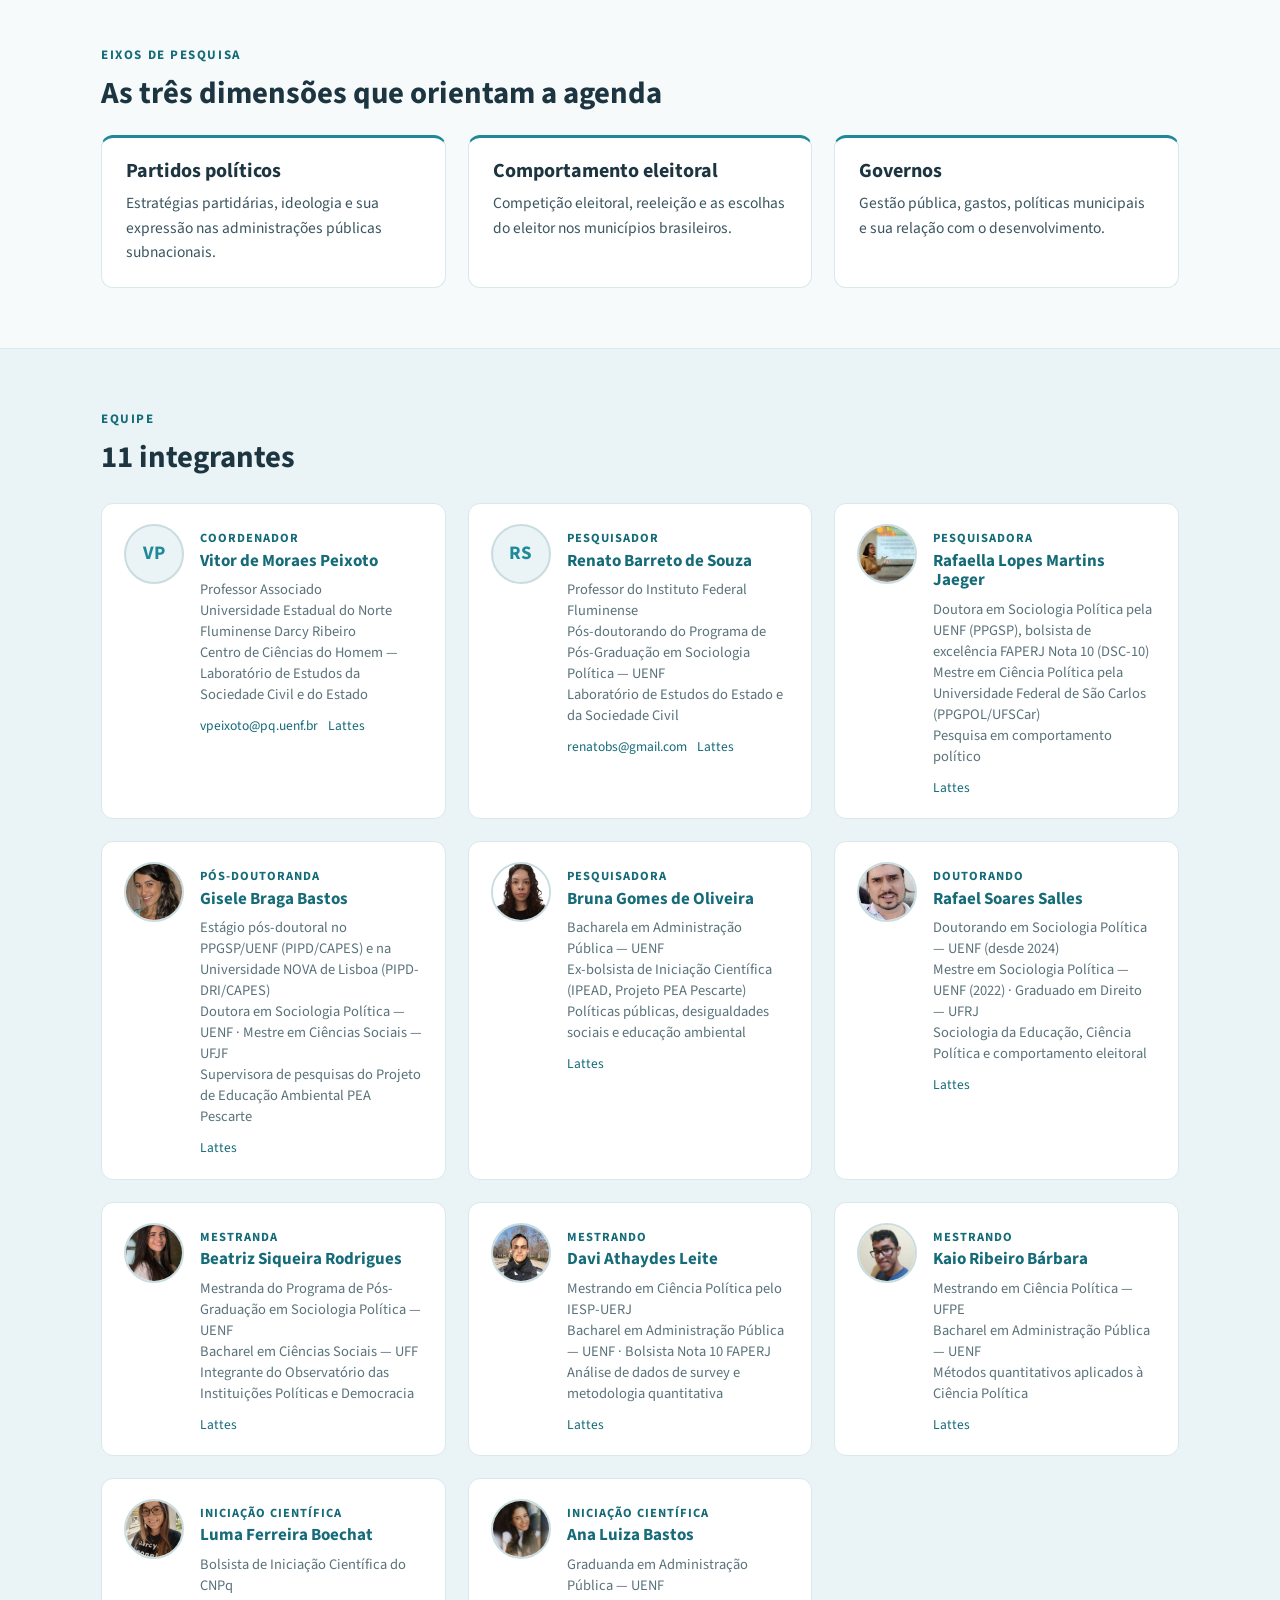
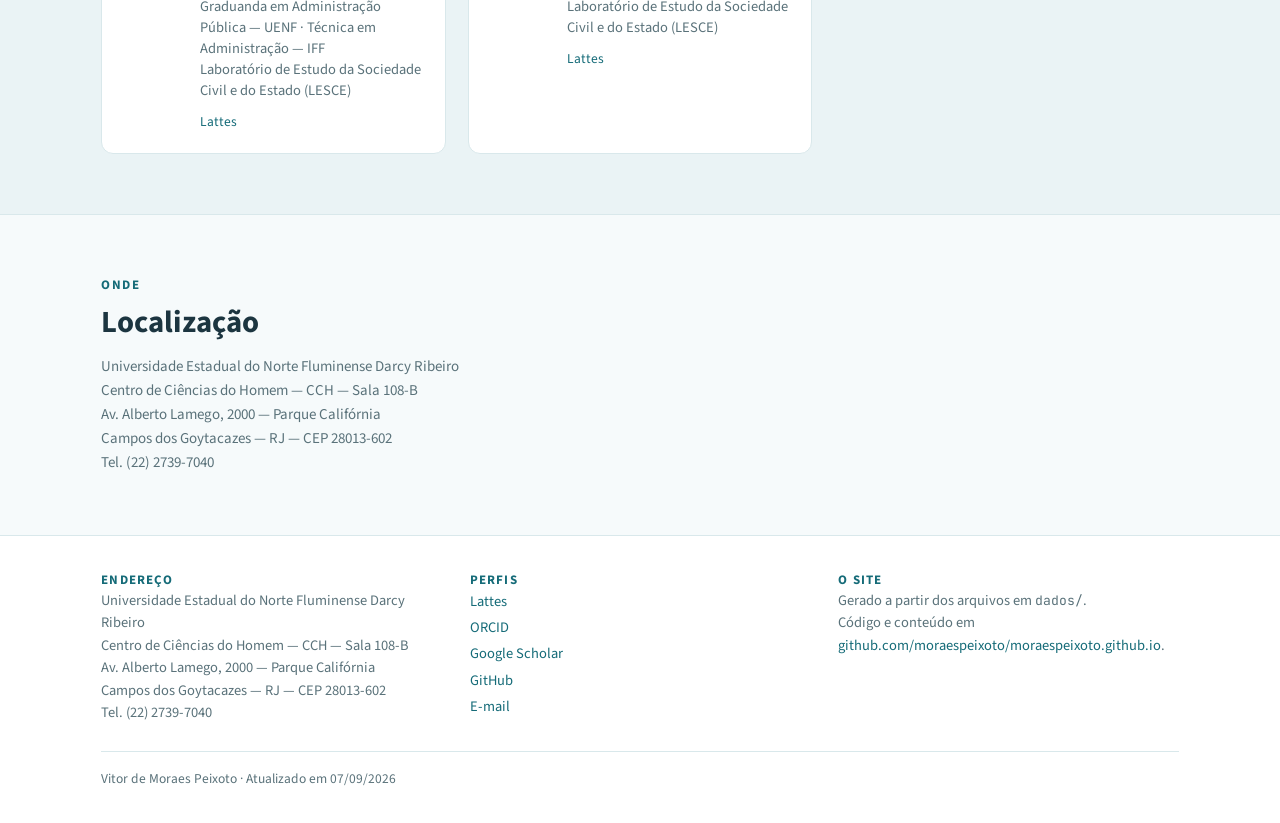
==== commit 53dcf0f5: "Conserta quatro defeitos do gerador 1. "p. 251-None": sem PAGINA-FINAL o f-string de importa_lattes." ====
--- a/nerd.html
+++ b/nerd.html
@@ -12,6 +12,14 @@
 <link rel="canonical" href="https://moraespeixoto.github.io/nerd.html">
 <meta property="og:url" content="https://moraespeixoto.github.io/nerd.html">
 <link rel="icon" href="fav.png">
+<script>
+(function () {
+  try {
+    var salvo = localStorage.getItem("vp-tema");
+    if (salvo) document.documentElement.setAttribute("data-tema", salvo);
+  } catch (erro) { /* navegacao privada: segue no tema do sistema */ }
+})();
+</script>
 <link rel="preconnect" href="https://fonts.googleapis.com">
 <link rel="preconnect" href="https://fonts.gstatic.com" crossorigin>
 <link rel="stylesheet" href="https://fonts.googleapis.com/css2?family=Source+Sans+3:ital,wght@0,400;0,600;0,700;1,400&family=JetBrains+Mono:wght@400;500&display=swap">
@@ -61,7 +69,7 @@
 <img src="nerd_diagrama_venn.png" alt="Diagrama do NERD: a interseção entre governos, comportamento eleitoral e partidos políticos">
 <figcaption class="vp-fraco" style="margin-top:8px">As três dimensões que o núcleo cruza.</figcaption>
 </figure>
-<p style="margin-top:18px"><a class="vp-btn vp-btn-claro" href="https://vpeixoto1981.gitlab.io/nerd_site/">Site do núcleo &rarr;</a></p>
+<p style="margin-top:18px"><a class="vp-btn vp-btn-claro" href="https://vpeixoto1981.gitlab.io/nerd_site/" target="_blank" rel="noopener noreferrer">Site do núcleo &rarr;</a></p>
 </div>
 <div class="vp-card vp-card-laranja">
 <span class="vp-kicker vp-kicker-laranja">Objetivos</span>
@@ -84,110 +92,110 @@
 <div class="vp-avatar vp-avatar-vazio" aria-hidden="true">VP</div>
 <div class="vp-membro-texto">
 <span class="vp-papel">Coordenador</span>
-<h3><a href="http://lattes.cnpq.br/4676437210734787">Vitor de Moraes Peixoto</a></h3>
+<h3><a href="http://lattes.cnpq.br/4676437210734787" target="_blank" rel="noopener noreferrer">Vitor de Moraes Peixoto</a></h3>
 <p class="vp-vinculo">Professor Associado
 Universidade Estadual do Norte Fluminense Darcy Ribeiro
 Centro de Ciências do Homem — Laboratório de Estudos da Sociedade Civil e do Estado</p>
-<div class="vp-contato"><a href="mailto:vpeixoto@pq.uenf.br">vpeixoto@pq.uenf.br</a><a href="http://lattes.cnpq.br/4676437210734787">Lattes</a></div>
+<div class="vp-contato"><a href="mailto:vpeixoto@pq.uenf.br">vpeixoto@pq.uenf.br</a><a href="http://lattes.cnpq.br/4676437210734787" target="_blank" rel="noopener noreferrer">Lattes</a></div>
 </div>
 </div><div class="vp-membro">
 <div class="vp-avatar vp-avatar-vazio" aria-hidden="true">RS</div>
 <div class="vp-membro-texto">
 <span class="vp-papel">Pesquisador</span>
-<h3><a href="http://lattes.cnpq.br/4208615645719699">Renato Barreto de Souza</a></h3>
+<h3><a href="http://lattes.cnpq.br/4208615645719699" target="_blank" rel="noopener noreferrer">Renato Barreto de Souza</a></h3>
 <p class="vp-vinculo">Professor do Instituto Federal Fluminense
 Pós-doutorando do Programa de Pós-Graduação em Sociologia Política — UENF
 Laboratório de Estudos do Estado e da Sociedade Civil</p>
-<div class="vp-contato"><a href="mailto:renatobs@gmail.com">renatobs@gmail.com</a><a href="http://lattes.cnpq.br/4208615645719699">Lattes</a></div>
+<div class="vp-contato"><a href="mailto:renatobs@gmail.com">renatobs@gmail.com</a><a href="http://lattes.cnpq.br/4208615645719699" target="_blank" rel="noopener noreferrer">Lattes</a></div>
 </div>
 </div><div class="vp-membro">
 <img class="vp-avatar" src="fotos/jaeger.jpg" alt="Rafaella Lopes Martins Jaeger" loading="lazy">
 <div class="vp-membro-texto">
 <span class="vp-papel">Pesquisadora</span>
-<h3><a href="http://lattes.cnpq.br/2315282054349295">Rafaella Lopes Martins Jaeger</a></h3>
+<h3><a href="http://lattes.cnpq.br/2315282054349295" target="_blank" rel="noopener noreferrer">Rafaella Lopes Martins Jaeger</a></h3>
 <p class="vp-vinculo">Doutora em Sociologia Política pela UENF (PPGSP), bolsista de excelência FAPERJ Nota 10 (DSC-10)
 Mestre em Ciência Política pela Universidade Federal de São Carlos (PPGPOL/UFSCar)
 Pesquisa em comportamento político</p>
-<div class="vp-contato"><a href="http://lattes.cnpq.br/2315282054349295">Lattes</a></div>
+<div class="vp-contato"><a href="http://lattes.cnpq.br/2315282054349295" target="_blank" rel="noopener noreferrer">Lattes</a></div>
 </div>
 </div><div class="vp-membro">
 <img class="vp-avatar" src="fotos/gisele_bastos.jpg" alt="Gisele Braga Bastos" loading="lazy">
 <div class="vp-membro-texto">
 <span class="vp-papel">Pós-doutoranda</span>
-<h3><a href="http://lattes.cnpq.br/1675744772217864">Gisele Braga Bastos</a></h3>
+<h3><a href="http://lattes.cnpq.br/1675744772217864" target="_blank" rel="noopener noreferrer">Gisele Braga Bastos</a></h3>
 <p class="vp-vinculo">Estágio pós-doutoral no PPGSP/UENF (PIPD/CAPES) e na Universidade NOVA de Lisboa (PIPD-DRI/CAPES)
 Doutora em Sociologia Política — UENF · Mestre em Ciências Sociais — UFJF
 Supervisora de pesquisas do Projeto de Educação Ambiental PEA Pescarte</p>
-<div class="vp-contato"><a href="http://lattes.cnpq.br/1675744772217864">Lattes</a></div>
+<div class="vp-contato"><a href="http://lattes.cnpq.br/1675744772217864" target="_blank" rel="noopener noreferrer">Lattes</a></div>
 </div>
 </div><div class="vp-membro">
 <img class="vp-avatar" src="fotos/oliveira.jpg" alt="Bruna Gomes de Oliveira" loading="lazy">
 <div class="vp-membro-texto">
 <span class="vp-papel">Pesquisadora</span>
-<h3><a href="http://lattes.cnpq.br/4350243662618415">Bruna Gomes de Oliveira</a></h3>
+<h3><a href="http://lattes.cnpq.br/4350243662618415" target="_blank" rel="noopener noreferrer">Bruna Gomes de Oliveira</a></h3>
 <p class="vp-vinculo">Bacharela em Administração Pública — UENF
 Ex-bolsista de Iniciação Científica (IPEAD, Projeto PEA Pescarte)
 Políticas públicas, desigualdades sociais e educação ambiental</p>
-<div class="vp-contato"><a href="http://lattes.cnpq.br/4350243662618415">Lattes</a></div>
+<div class="vp-contato"><a href="http://lattes.cnpq.br/4350243662618415" target="_blank" rel="noopener noreferrer">Lattes</a></div>
 </div>
 </div><div class="vp-membro">
 <img class="vp-avatar" src="fotos/salles.jpg" alt="Rafael Soares Salles" loading="lazy">
 <div class="vp-membro-texto">
 <span class="vp-papel">Doutorando</span>
-<h3><a href="http://lattes.cnpq.br/6781198318316057">Rafael Soares Salles</a></h3>
+<h3><a href="http://lattes.cnpq.br/6781198318316057" target="_blank" rel="noopener noreferrer">Rafael Soares Salles</a></h3>
 <p class="vp-vinculo">Doutorando em Sociologia Política — UENF (desde 2024)
 Mestre em Sociologia Política — UENF (2022) · Graduado em Direito — UFRJ
 Sociologia da Educação, Ciência Política e comportamento eleitoral</p>
-<div class="vp-contato"><a href="http://lattes.cnpq.br/6781198318316057">Lattes</a></div>
+<div class="vp-contato"><a href="http://lattes.cnpq.br/6781198318316057" target="_blank" rel="noopener noreferrer">Lattes</a></div>
 </div>
 </div><div class="vp-membro">
 <img class="vp-avatar" src="fotos/rodrigues.jpg" alt="Beatriz Siqueira Rodrigues" loading="lazy">
 <div class="vp-membro-texto">
 <span class="vp-papel">Mestranda</span>
-<h3><a href="http://lattes.cnpq.br/9885290748903091">Beatriz Siqueira Rodrigues</a></h3>
+<h3><a href="http://lattes.cnpq.br/9885290748903091" target="_blank" rel="noopener noreferrer">Beatriz Siqueira Rodrigues</a></h3>
 <p class="vp-vinculo">Mestranda do Programa de Pós-Graduação em Sociologia Política — UENF
 Bacharel em Ciências Sociais — UFF
 Integrante do Observatório das Instituições Políticas e Democracia</p>
-<div class="vp-contato"><a href="http://lattes.cnpq.br/9885290748903091">Lattes</a></div>
+<div class="vp-contato"><a href="http://lattes.cnpq.br/9885290748903091" target="_blank" rel="noopener noreferrer">Lattes</a></div>
 </div>
 </div><div class="vp-membro">
 <img class="vp-avatar" src="fotos/leite.jpg" alt="Davi Athaydes Leite" loading="lazy">
 <div class="vp-membro-texto">
 <span class="vp-papel">Mestrando</span>
-<h3><a href="http://lattes.cnpq.br/3330422519524119">Davi Athaydes Leite</a></h3>
+<h3><a href="http://lattes.cnpq.br/3330422519524119" target="_blank" rel="noopener noreferrer">Davi Athaydes Leite</a></h3>
 <p class="vp-vinculo">Mestrando em Ciência Política pelo IESP-UERJ
 Bacharel em Administração Pública — UENF · Bolsista Nota 10 FAPERJ
 Análise de dados de survey e metodologia quantitativa</p>
-<div class="vp-contato"><a href="http://lattes.cnpq.br/3330422519524119">Lattes</a></div>
+<div class="vp-contato"><a href="http://lattes.cnpq.br/3330422519524119" target="_blank" rel="noopener noreferrer">Lattes</a></div>
 </div>
 </div><div class="vp-membro">
 <img class="vp-avatar" src="fotos/barbara.jpg" alt="Kaio Ribeiro Bárbara" loading="lazy">
 <div class="vp-membro-texto">
 <span class="vp-papel">Mestrando</span>
-<h3><a href="http://lattes.cnpq.br/0767320078391304">Kaio Ribeiro Bárbara</a></h3>
+<h3><a href="http://lattes.cnpq.br/0767320078391304" target="_blank" rel="noopener noreferrer">Kaio Ribeiro Bárbara</a></h3>
 <p class="vp-vinculo">Mestrando em Ciência Política — UFPE
 Bacharel em Administração Pública — UENF
 Métodos quantitativos aplicados à Ciência Política</p>
-<div class="vp-contato"><a href="http://lattes.cnpq.br/0767320078391304">Lattes</a></div>
+<div class="vp-contato"><a href="http://lattes.cnpq.br/0767320078391304" target="_blank" rel="noopener noreferrer">Lattes</a></div>
 </div>
 </div><div class="vp-membro">
 <img class="vp-avatar" src="fotos/boechat.jpg" alt="Luma Ferreira Boechat" loading="lazy">
 <div class="vp-membro-texto">
 <span class="vp-papel">Iniciação Científica</span>
-<h3><a href="http://lattes.cnpq.br/2875363257153784">Luma Ferreira Boechat</a></h3>
+<h3><a href="http://lattes.cnpq.br/2875363257153784" target="_blank" rel="noopener noreferrer">Luma Ferreira Boechat</a></h3>
 <p class="vp-vinculo">Bolsista de Iniciação Científica do CNPq
 Graduanda em Administração Pública — UENF · Técnica em Administração — IFF
 Laboratório de Estudo da Sociedade Civil e do Estado (LESCE)</p>
-<div class="vp-contato"><a href="http://lattes.cnpq.br/2875363257153784">Lattes</a></div>
+<div class="vp-contato"><a href="http://lattes.cnpq.br/2875363257153784" target="_blank" rel="noopener noreferrer">Lattes</a></div>
 </div>
 </div><div class="vp-membro">
 <img class="vp-avatar" src="fotos/ana_bastos.jpg" alt="Ana Luiza Bastos" loading="lazy">
 <div class="vp-membro-texto">
 <span class="vp-papel">Iniciação Científica</span>
-<h3><a href="http://lattes.cnpq.br/1582164406217076">Ana Luiza Bastos</a></h3>
+<h3><a href="http://lattes.cnpq.br/1582164406217076" target="_blank" rel="noopener noreferrer">Ana Luiza Bastos</a></h3>
 <p class="vp-vinculo">Graduanda em Administração Pública — UENF
 Laboratório de Estudo da Sociedade Civil e do Estado (LESCE)</p>
-<div class="vp-contato"><a href="http://lattes.cnpq.br/1582164406217076">Lattes</a></div>
+<div class="vp-contato"><a href="http://lattes.cnpq.br/1582164406217076" target="_blank" rel="noopener noreferrer">Lattes</a></div>
 </div>
 </div></div>
 </div>
@@ -207,7 +215,7 @@
 <div class="vp-wrap">
 <div class="vp-rodape-grid">
 <div>
-<h4>Endereço</h4>
+<p class="vp-rodape-titulo">Endereço</p>
 <p>Universidade Estadual do Norte Fluminense Darcy Ribeiro
 Centro de Ciências do Homem — CCH — Sala 108-B
 Av. Alberto Lamego, 2000 — Parque Califórnia
@@ -215,13 +223,13 @@
 Tel. (22) 2739-7040</p>
 </div>
 <div>
-<h4>Perfis</h4>
-<ul><li><a href="http://lattes.cnpq.br/4676437210734787">Lattes</a></li><li><a href="https://orcid.org/0000-0001-6618-3311">ORCID</a></li><li><a href="https://scholar.google.com/citations?user=gIb2-T4AAAAJ">Google Scholar</a></li><li><a href="https://github.com/moraespeixoto">GitHub</a></li><li><a href="mailto:vpeixoto@pq.uenf.br">E-mail</a></li></ul>
-</div>
-<div>
-<h4>O site</h4>
+<p class="vp-rodape-titulo">Perfis</p>
+<ul><li><a href="http://lattes.cnpq.br/4676437210734787" target="_blank" rel="noopener noreferrer">Lattes</a></li><li><a href="https://orcid.org/0000-0001-6618-3311" target="_blank" rel="noopener noreferrer">ORCID</a></li><li><a href="https://scholar.google.com/citations?user=gIb2-T4AAAAJ" target="_blank" rel="noopener noreferrer">Google Scholar</a></li><li><a href="https://github.com/moraespeixoto" target="_blank" rel="noopener noreferrer">GitHub</a></li><li><a href="mailto:vpeixoto@pq.uenf.br">E-mail</a></li></ul>
+</div>
+<div>
+<p class="vp-rodape-titulo">O site</p>
 <p>Gerado a partir dos arquivos em <code>dados/</code>.
-Código e conteúdo em <a href="https://github.com/moraespeixoto/moraespeixoto.github.io">github.com/moraespeixoto/moraespeixoto.github.io</a>.</p>
+Código e conteúdo em <a href="https://github.com/moraespeixoto/moraespeixoto.github.io" target="_blank" rel="noopener noreferrer">github.com/moraespeixoto/moraespeixoto.github.io</a>.</p>
 </div>
 </div>
 <div class="vp-rodape-fim">Vitor de Moraes Peixoto · Atualizado em 07/09/2026</div>
@@ -230,10 +238,6 @@
 <script>
 (function () {
   var raiz = document.documentElement;
-  try {
-    var salvo = localStorage.getItem("vp-tema");
-    if (salvo) raiz.setAttribute("data-tema", salvo);
-  } catch (erro) { /* navegacao privada: segue no tema do sistema */ }
   var botao = document.getElementById("vp-tema");
   if (!botao) return;
   botao.addEventListener("click", function () {
--- a/estilo.css
+++ b/estilo.css
@@ -7,6 +7,7 @@
    ========================================================================== */
 
 :root {
+  color-scheme: light;
   --vp-fundo:      #F6FAFB;
   --vp-card:       #FFFFFF;
   --vp-faixa:      #FFFFFF;
@@ -16,7 +17,7 @@
   --vp-borda2:     #C9DCE0;
   --vp-tinta:      #1C3540;
   --vp-texto:      #3B5560;
-  --vp-fraco:      #6B8891;
+  --vp-fraco:      #5A727A;
   --vp-teal:       #1E8A99;
   --vp-teal-esc:   #156B78;
   --vp-laranja:    #F26522;
@@ -25,6 +26,17 @@
   --vp-verde:      #2E9E5B;
   --vp-escuro:     #1C3540;
 
+  /* O laranja da identidade e vivo demais para carregar texto miudo: branco
+     sobre #F26522 da 3,15:1 e o proprio #F26522 sobre o fundo da 3,0:1, ambos
+     abaixo dos 4,5:1 da WCAG AA. Ele continua sendo a cor de acento em bordas,
+     filetes e no anel de foco, onde contraste de texto nao se aplica; onde ha
+     LETRA entram os dois tokens abaixo, que sao o mesmo tom mais fundo. */
+  --vp-laranja-txt:    #C8480C;
+  --vp-btn-fundo:      #CF4B0C;
+  --vp-btn-fundo-alto: #A93D0A;
+  --vp-btn-ink:        #FFFFFF;
+  --vp-sobre-teal:     #FFFFFF;
+
   --vp-fonte: "Source Sans 3", "Source Sans Pro", -apple-system,
               BlinkMacSystemFont, "Segoe UI", Roboto, Helvetica, Arial, sans-serif;
   --vp-mono:  "JetBrains Mono", ui-monospace, SFMono-Regular, "SF Mono",
@@ -33,6 +45,7 @@
 
 @media (prefers-color-scheme: dark) {
   :root:not([data-tema="claro"]) {
+    color-scheme: dark;
     --vp-fundo:      #142731;
     --vp-card:       #1C3540;
     --vp-faixa:      #18303A;
@@ -42,15 +55,24 @@
     --vp-borda2:     #335866;
     --vp-tinta:      #EAF5F7;
     --vp-texto:      #C0D5DC;
-    --vp-fraco:      #8AA6AF;
+    --vp-fraco:      #92AEB7;
     --vp-teal:       #4FB3C1;
     --vp-teal-esc:   #7FC8D3;
     --vp-laranja:    #FF8149;
     --vp-escuro:     #10222B;
+
+    /* No escuro o laranja e claro o bastante para ser letra, e o botao inverte:
+       tinta escura sobre o laranja, que da 6,6:1 em vez dos 2,47:1 do branco. */
+    --vp-laranja-txt:    #FF9061;
+    --vp-btn-fundo:      #FF8149;
+    --vp-btn-fundo-alto: #FFA070;
+    --vp-btn-ink:        #10222B;
+    --vp-sobre-teal:     #10222B;
   }
 }
 
 :root[data-tema="escuro"] {
+  color-scheme: dark;
   --vp-fundo:      #142731;
   --vp-card:       #1C3540;
   --vp-faixa:      #18303A;
@@ -60,16 +82,30 @@
   --vp-borda2:     #335866;
   --vp-tinta:      #EAF5F7;
   --vp-texto:      #C0D5DC;
-  --vp-fraco:      #8AA6AF;
+  --vp-fraco:      #92AEB7;
   --vp-teal:       #4FB3C1;
   --vp-teal-esc:   #7FC8D3;
   --vp-laranja:    #FF8149;
   --vp-escuro:     #10222B;
+
+  --vp-laranja-txt:    #FF9061;
+  --vp-btn-fundo:      #FF8149;
+  --vp-btn-fundo-alto: #FFA070;
+  --vp-btn-ink:        #10222B;
+  --vp-sobre-teal:     #10222B;
 }
 
 *, *::before, *::after { box-sizing: border-box; }
 
+/* `element.hidden` esconde pela regra `[hidden] { display: none }` do
+   navegador, que e da folha DELE e por isso perde para qualquer regra de autor
+   que defina `display`. `.vp-item` define `display: grid`, entao os filtros de
+   publicacoes.html marcavam o atributo e nao escondiam nada. Esta regra devolve
+   ao `hidden` o efeito que ele deveria ter, aqui e em qualquer uso futuro. */
+[hidden] { display: none !important; }
+
 html { -webkit-text-size-adjust: 100%; scroll-behavior: smooth; }
+@media (prefers-reduced-motion: reduce) { html { scroll-behavior: auto; } }
 
 body {
   margin: 0;
@@ -96,7 +132,7 @@
 p:last-child { margin-bottom: 0; }
 
 a { color: var(--vp-teal-esc); text-decoration: none; }
-a:hover, a:focus-visible { color: var(--vp-laranja); text-decoration: underline; }
+a:hover, a:focus-visible { color: var(--vp-laranja-txt); text-decoration: underline; }
 
 code, kbd { font-family: var(--vp-mono); font-size: 0.9em; }
 
@@ -122,12 +158,14 @@
   font-weight: 700;
   letter-spacing: 0.12em;
   text-transform: uppercase;
-  color: var(--vp-teal);
+  color: var(--vp-teal-esc);
   margin-bottom: 10px;
 }
-.vp-kicker-laranja { color: var(--vp-laranja); }
-
-.vp-lead { font-size: 20px; line-height: 1.5; }
+.vp-kicker-laranja { color: var(--vp-laranja-txt); }
+
+/* Na home o lead vive numa coluna estreita; nas paginas internas ele ocupava
+   o .vp-wrap inteiro, mais de 100 caracteres por linha. */
+.vp-lead { font-size: 20px; line-height: 1.5; max-width: 36em; }
 /* No cabecalho de pagina interna o h1 tem margin 0: a linha de apoio precisa
    do proprio respiro para nao encostar no titulo. */
 .vp-hero h1 + .vp-lead { margin-top: 14px; }
@@ -199,13 +237,26 @@
 }
 .vp-hero-texto > * + * { margin-top: 20px; }
 
+/* Duas correcoes ao ritmo generico acima.
+   1) `.vp-perfis` zera a margem do <ul> (regra de lista, mais abaixo) com a
+      MESMA especificidade de `.vp-hero-texto > * + *`, e vem depois: o
+      margin-top de 20px era anulado e a fileira de chips ficava a ZERO pixel
+      dos botoes. As duas unicas fileiras de caixas da coluna liam-se como um
+      bloco so. Duas classes vencem o seletor generico.
+   2) O kicker ja traz `margin-bottom: 10px`; o 20px do ritmo o afastava do h1
+      so aqui, e o mesmo kicker aparecia a 10px do h1 nas paginas internas. */
+.vp-hero-texto .vp-kicker + h1 { margin-top: 10px; }
+.vp-cta + .vp-perfis { margin-top: 32px; }
+
 .vp-cartao-perfil {
   background: var(--vp-card);
   border: 1px solid var(--vp-borda);
   border-radius: 12px;
   padding: 22px 24px;
 }
-.vp-cartao-perfil h3 { font-size: 15px; letter-spacing: 0.06em; text-transform: uppercase; color: var(--vp-teal); }
+/* Rotulo, nao cabecalho: era um <h3> logo depois do <h1> da home, e o leitor
+   de tela anunciava h1 > h3 > h2. Vira <p> com o mesmo desenho. */
+.vp-cartao-perfil-titulo { margin: 0; font-size: 15px; font-weight: 700; line-height: 1.15; letter-spacing: 0.06em; text-transform: uppercase; color: var(--vp-teal-esc); }
 .vp-cartao-perfil dl { margin: 14px 0 0; }
 .vp-cartao-perfil dt { font-size: 13px; text-transform: uppercase; letter-spacing: 0.08em; color: var(--vp-fraco); margin-top: 12px; }
 .vp-cartao-perfil dd { margin: 2px 0 0; font-size: 15.5px; }
@@ -223,12 +274,12 @@
   line-height: 1.3;
 }
 .vp-btn:hover { text-decoration: none; }
-.vp-btn-laranja { background: var(--vp-laranja); color: #fff; }
-.vp-btn-laranja:hover { background: #d8551a; color: #fff; }
+.vp-btn-laranja { background: var(--vp-btn-fundo); color: var(--vp-btn-ink); }
+.vp-btn-laranja:hover { background: var(--vp-btn-fundo-alto); color: var(--vp-btn-ink); }
 .vp-btn-claro { background: var(--vp-card); color: var(--vp-teal-esc); border-color: var(--vp-borda2); }
 .vp-btn-claro:hover { border-color: var(--vp-teal); color: var(--vp-teal); }
 .vp-btn-nu { color: var(--vp-teal-esc); }
-.vp-btn-nu:hover { color: var(--vp-laranja); }
+.vp-btn-nu:hover { color: var(--vp-laranja-txt); }
 
 /* --- perfis (chips de identificador) -------------------------------------- */
 
@@ -277,7 +328,7 @@
   padding: 5px 15px;
 }
 .vp-filtro:hover { border-color: var(--vp-teal); color: var(--vp-teal); }
-.vp-filtro[aria-pressed="true"] { background: var(--vp-teal); border-color: var(--vp-teal); color: #fff; }
+.vp-filtro[aria-pressed="true"] { background: var(--vp-teal); border-color: var(--vp-teal); color: var(--vp-sobre-teal); }
 
 .vp-lista { list-style: none; margin: 0; padding: 0; }
 .vp-item {
@@ -293,12 +344,12 @@
   font-family: var(--vp-mono);
   font-size: 15px;
   font-weight: 500;
-  color: var(--vp-teal);
+  color: var(--vp-teal-esc);
   padding-top: 2px;
 }
 .vp-item-titulo { font-size: 18px; font-weight: 700; color: var(--vp-tinta); margin: 0 0 4px; line-height: 1.3; }
 .vp-item-titulo a { color: inherit; }
-.vp-item-titulo a:hover { color: var(--vp-laranja); }
+.vp-item-titulo a:hover { color: var(--vp-laranja-txt); }
 .vp-autores { font-size: 15px; color: var(--vp-texto); margin: 0 0 2px; }
 .vp-veiculo { font-size: 15px; color: var(--vp-fraco); margin: 0; }
 .vp-veiculo em { font-style: italic; }
@@ -315,16 +366,16 @@
   color: var(--vp-teal-esc);
   background: var(--vp-card);
 }
-.vp-doi:hover, .vp-ext:hover { border-color: var(--vp-laranja); color: var(--vp-laranja); text-decoration: none; }
+.vp-doi:hover, .vp-ext:hover { border-color: var(--vp-laranja-txt); color: var(--vp-laranja-txt); text-decoration: none; }
 
 .vp-tag {
   display: inline-block;
-  font-size: 11.5px;
+  font-size: 12px;
   font-weight: 700;
   letter-spacing: 0.08em;
   text-transform: uppercase;
-  color: var(--vp-laranja);
-  border: 1px solid var(--vp-laranja);
+  color: var(--vp-laranja-txt);
+  border: 1px solid var(--vp-laranja-txt);
   border-radius: 4px;
   padding: 0 6px;
   vertical-align: 2px;
@@ -338,7 +389,7 @@
   color: var(--vp-fraco);
   font-size: 15.5px;
 }
-.vp-vazio code { color: var(--vp-teal); }
+.vp-vazio code { color: var(--vp-teal-esc); }
 
 /* --- membros -------------------------------------------------------------- */
 
@@ -366,7 +417,7 @@
   color: var(--vp-teal); background: var(--vp-sup);
 }
 .vp-membro h3 { font-size: 17px; margin-bottom: 2px; }
-.vp-membro .vp-papel { font-size: 12.5px; font-weight: 700; letter-spacing: 0.08em; text-transform: uppercase; color: var(--vp-teal); }
+.vp-membro .vp-papel { font-size: 12.5px; font-weight: 700; letter-spacing: 0.08em; text-transform: uppercase; color: var(--vp-teal-esc); }
 .vp-membro .vp-vinculo { font-size: 14.5px; color: var(--vp-fraco); margin: 8px 0 0; white-space: pre-line; line-height: 1.45; }
 .vp-membro .vp-contato { margin-top: 10px; font-size: 13.5px; display: flex; flex-wrap: wrap; gap: 10px; }
 
@@ -395,7 +446,7 @@
   color: var(--vp-fraco);
 }
 .vp-rodape-grid { display: grid; grid-template-columns: repeat(3, minmax(0, 1fr)); gap: 28px; }
-.vp-rodape h4 { font-size: 13px; letter-spacing: 0.09em; text-transform: uppercase; color: var(--vp-teal); margin-bottom: 8px; }
+.vp-rodape-titulo { margin: 0 0 8px; font-size: 13px; font-weight: 700; line-height: 1.15; letter-spacing: 0.09em; text-transform: uppercase; color: var(--vp-teal-esc); }
 .vp-rodape p { margin: 0; white-space: pre-line; line-height: 1.55; }
 .vp-rodape ul { list-style: none; margin: 0; padding: 0; }
 .vp-rodape li { margin-bottom: 3px; }
@@ -408,6 +459,12 @@
   .vp-grade-4 { grid-template-columns: repeat(2, minmax(0, 1fr)); }
   .vp-grade-3 { grid-template-columns: repeat(2, minmax(0, 1fr)); }
   .vp-rodape-grid { grid-template-columns: minmax(0, 1fr); }
+}
+
+/* A grade de dois so cabia em duas colunas ate aqui: em 700px de tela dava
+   271px de texto por cartao, uns 30 caracteres por linha. */
+@media (max-width: 800px) {
+  .vp-grade-2 { grid-template-columns: minmax(0, 1fr); }
 }
 
 @media (max-width: 640px) {
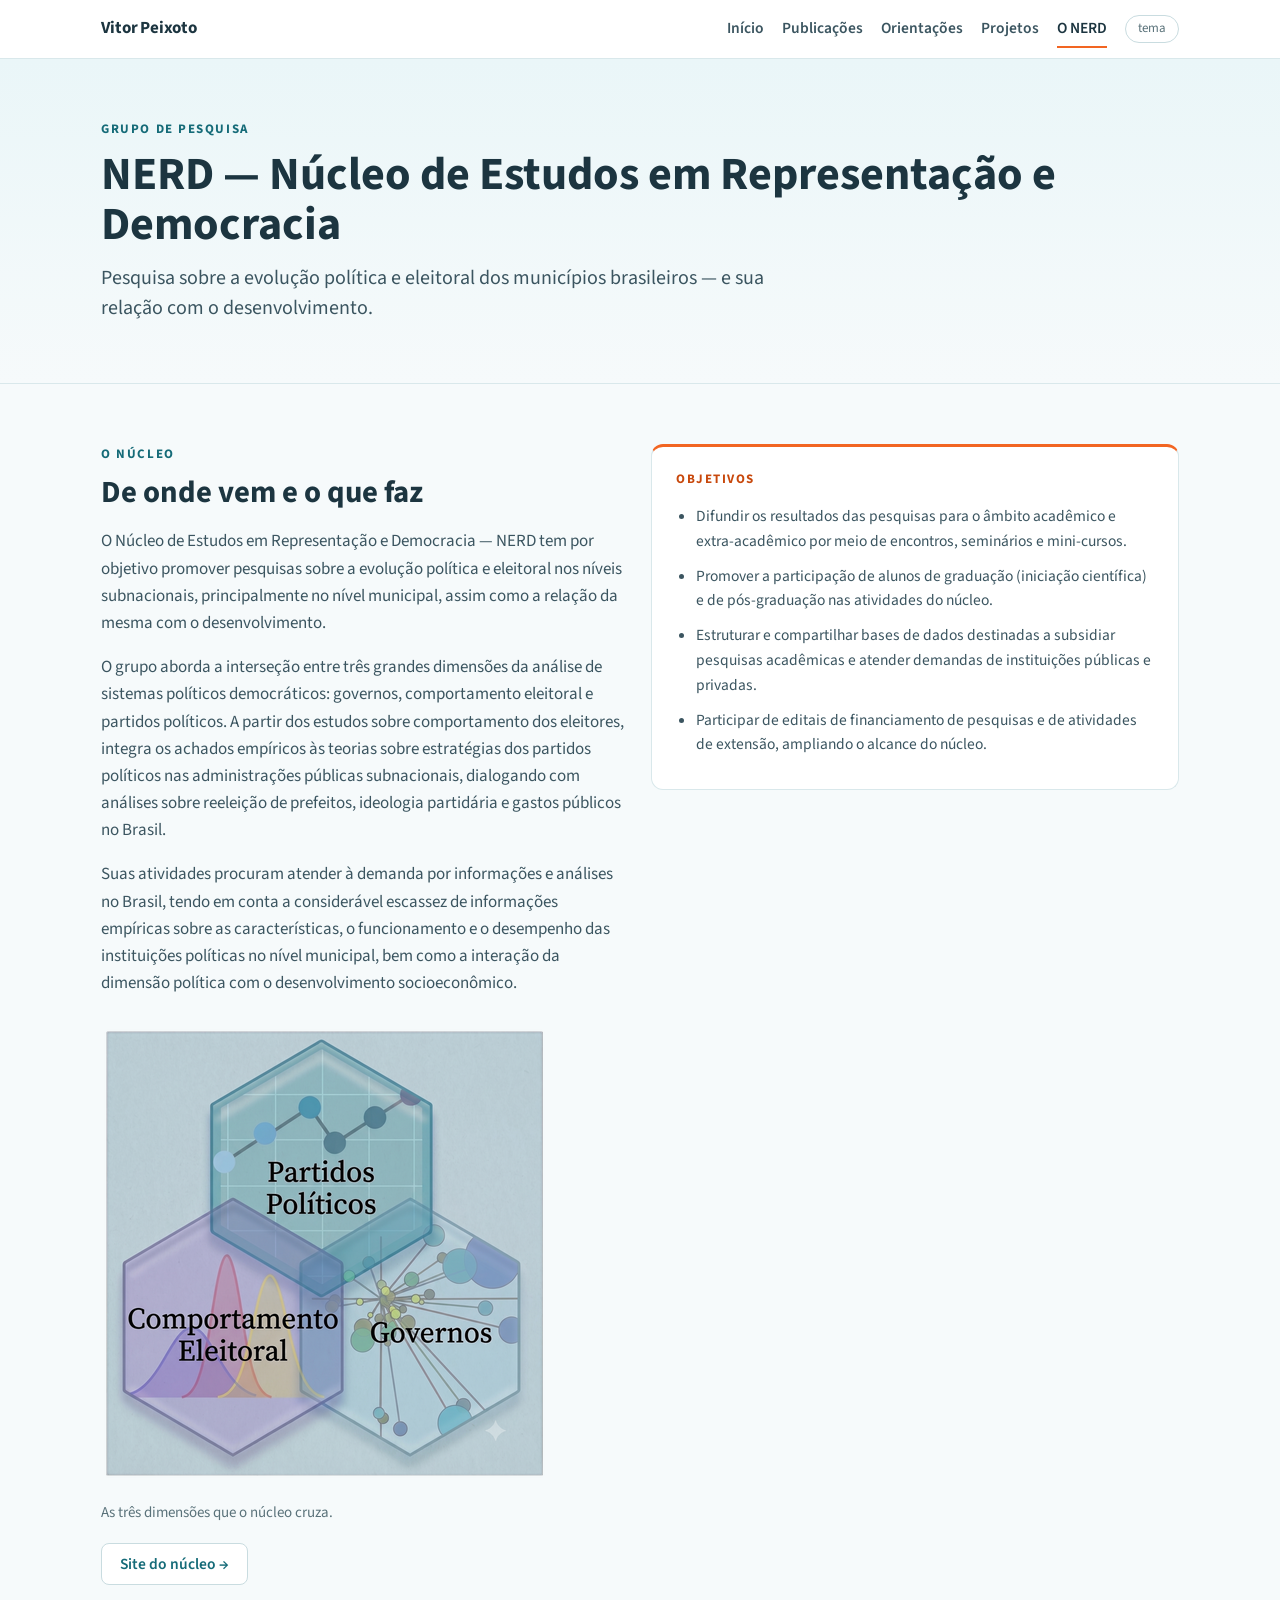
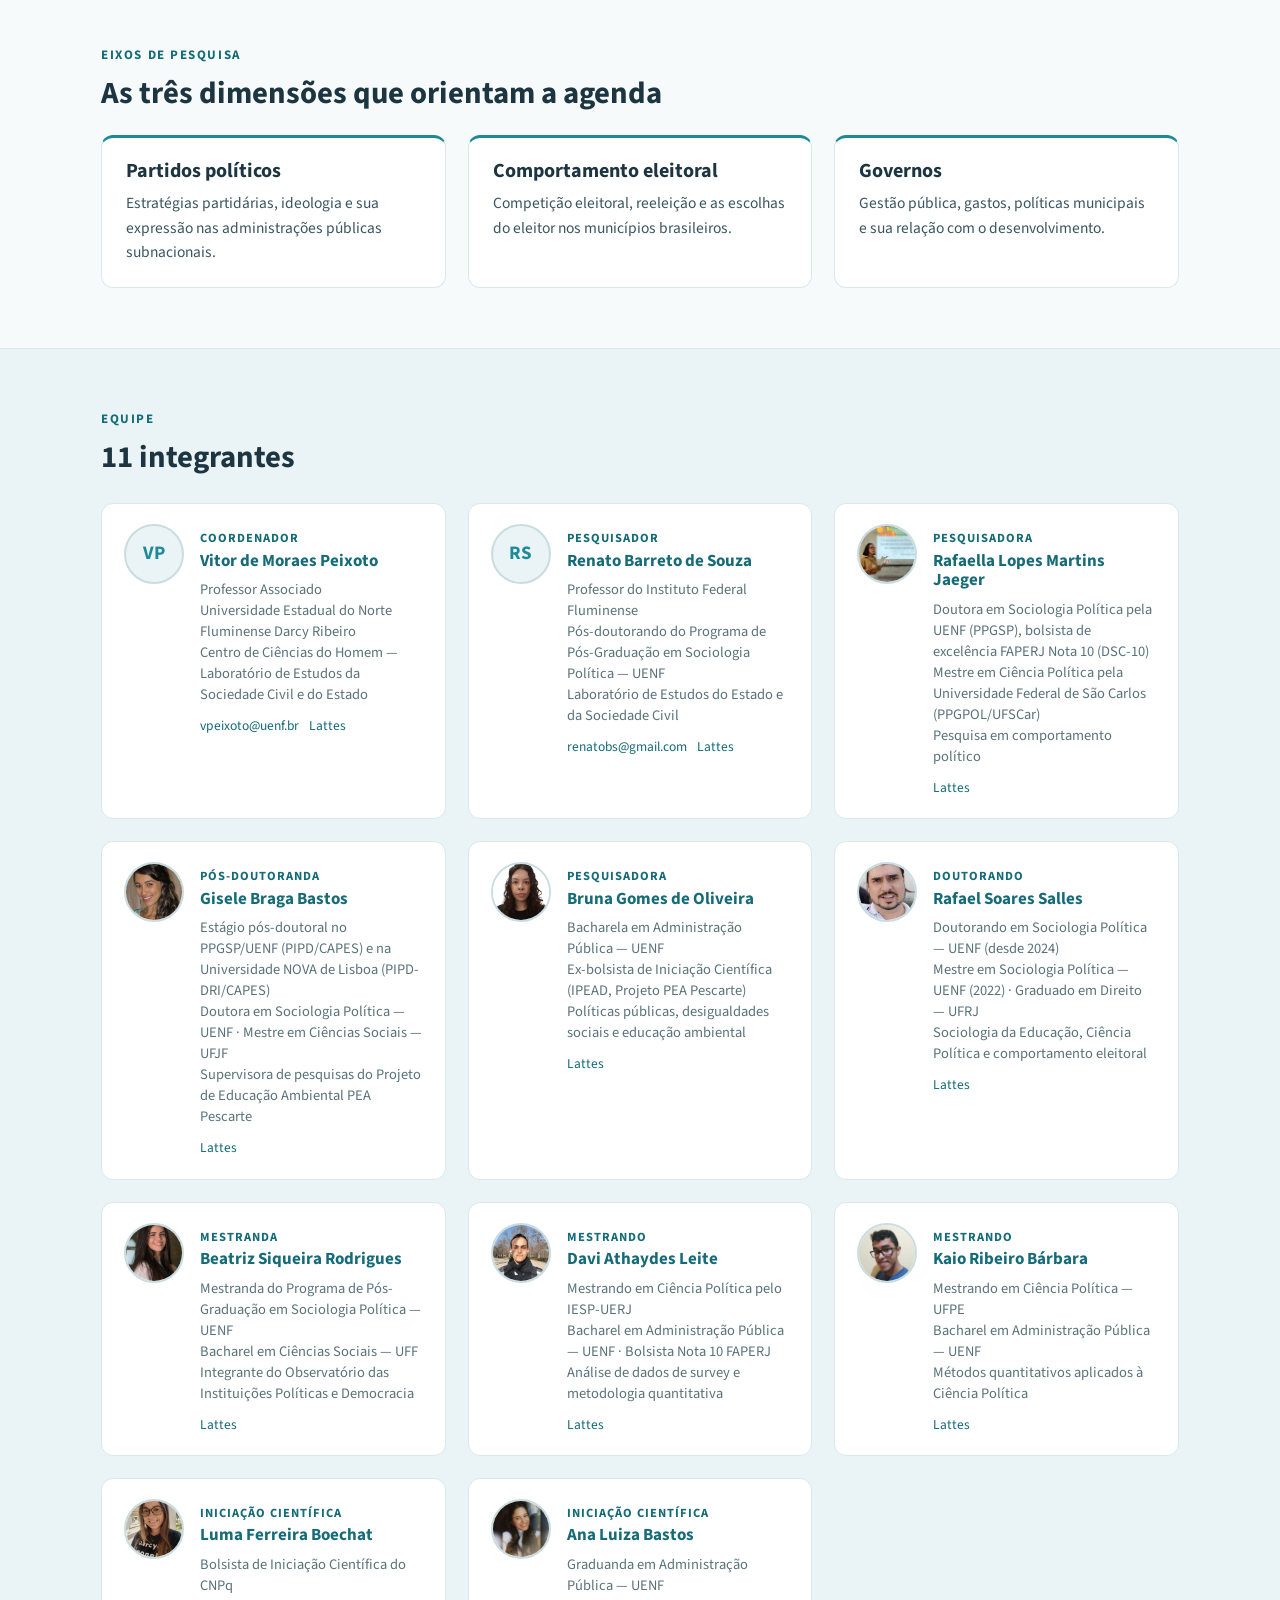
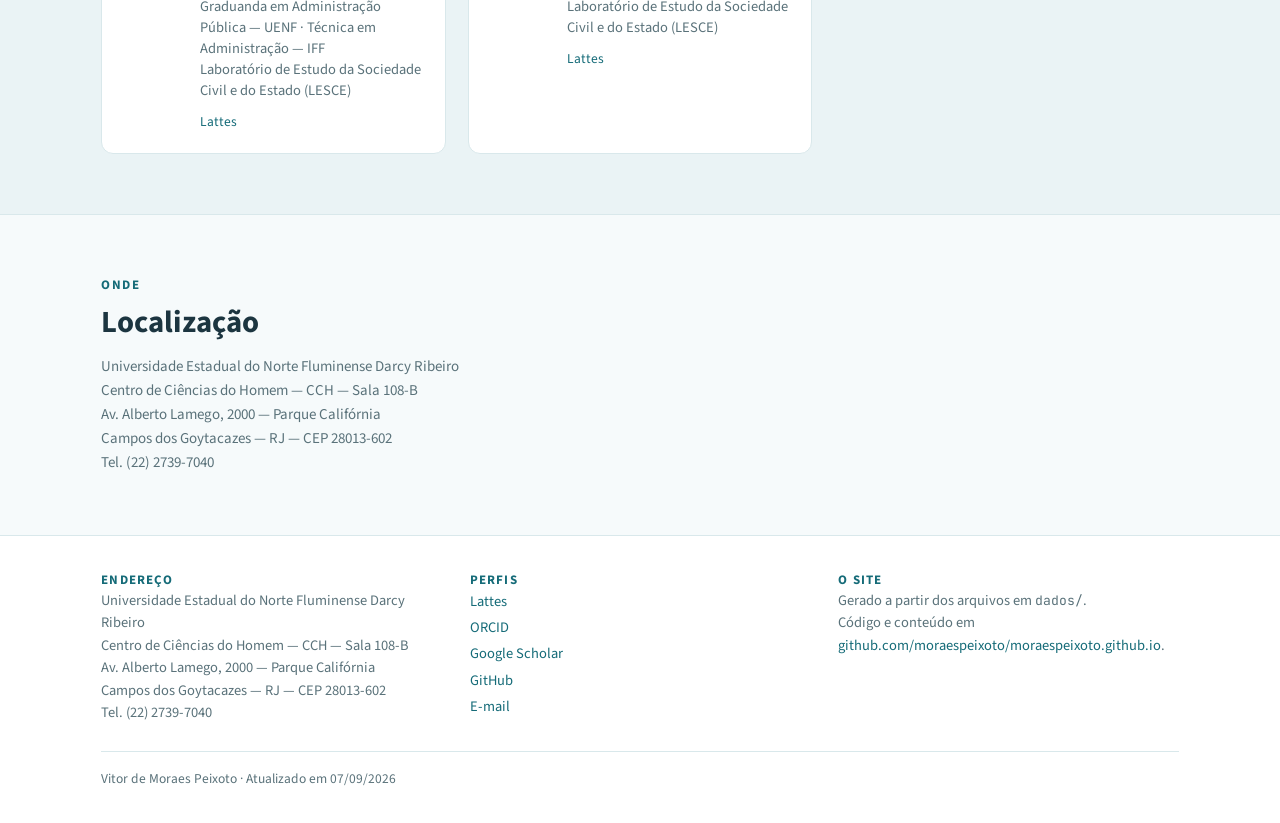
==== commit ad91a730: "Troca o e-mail de contato para vpeixoto@uenf.br Substitui vpeixoto@pq.uenf.br no cartao de contato, " ====
--- a/nerd.html
+++ b/nerd.html
@@ -96,7 +96,7 @@
 <p class="vp-vinculo">Professor Associado
 Universidade Estadual do Norte Fluminense Darcy Ribeiro
 Centro de Ciências do Homem — Laboratório de Estudos da Sociedade Civil e do Estado</p>
-<div class="vp-contato"><a href="mailto:vpeixoto@pq.uenf.br">vpeixoto@pq.uenf.br</a><a href="http://lattes.cnpq.br/4676437210734787" target="_blank" rel="noopener noreferrer">Lattes</a></div>
+<div class="vp-contato"><a href="mailto:vpeixoto@uenf.br">vpeixoto@uenf.br</a><a href="http://lattes.cnpq.br/4676437210734787" target="_blank" rel="noopener noreferrer">Lattes</a></div>
 </div>
 </div><div class="vp-membro">
 <div class="vp-avatar vp-avatar-vazio" aria-hidden="true">RS</div>
@@ -224,7 +224,7 @@
 </div>
 <div>
 <p class="vp-rodape-titulo">Perfis</p>
-<ul><li><a href="http://lattes.cnpq.br/4676437210734787" target="_blank" rel="noopener noreferrer">Lattes</a></li><li><a href="https://orcid.org/0000-0001-6618-3311" target="_blank" rel="noopener noreferrer">ORCID</a></li><li><a href="https://scholar.google.com/citations?user=gIb2-T4AAAAJ" target="_blank" rel="noopener noreferrer">Google Scholar</a></li><li><a href="https://github.com/moraespeixoto" target="_blank" rel="noopener noreferrer">GitHub</a></li><li><a href="mailto:vpeixoto@pq.uenf.br">E-mail</a></li></ul>
+<ul><li><a href="http://lattes.cnpq.br/4676437210734787" target="_blank" rel="noopener noreferrer">Lattes</a></li><li><a href="https://orcid.org/0000-0001-6618-3311" target="_blank" rel="noopener noreferrer">ORCID</a></li><li><a href="https://scholar.google.com/citations?user=gIb2-T4AAAAJ" target="_blank" rel="noopener noreferrer">Google Scholar</a></li><li><a href="https://github.com/moraespeixoto" target="_blank" rel="noopener noreferrer">GitHub</a></li><li><a href="mailto:vpeixoto@uenf.br">E-mail</a></li></ul>
 </div>
 <div>
 <p class="vp-rodape-titulo">O site</p>
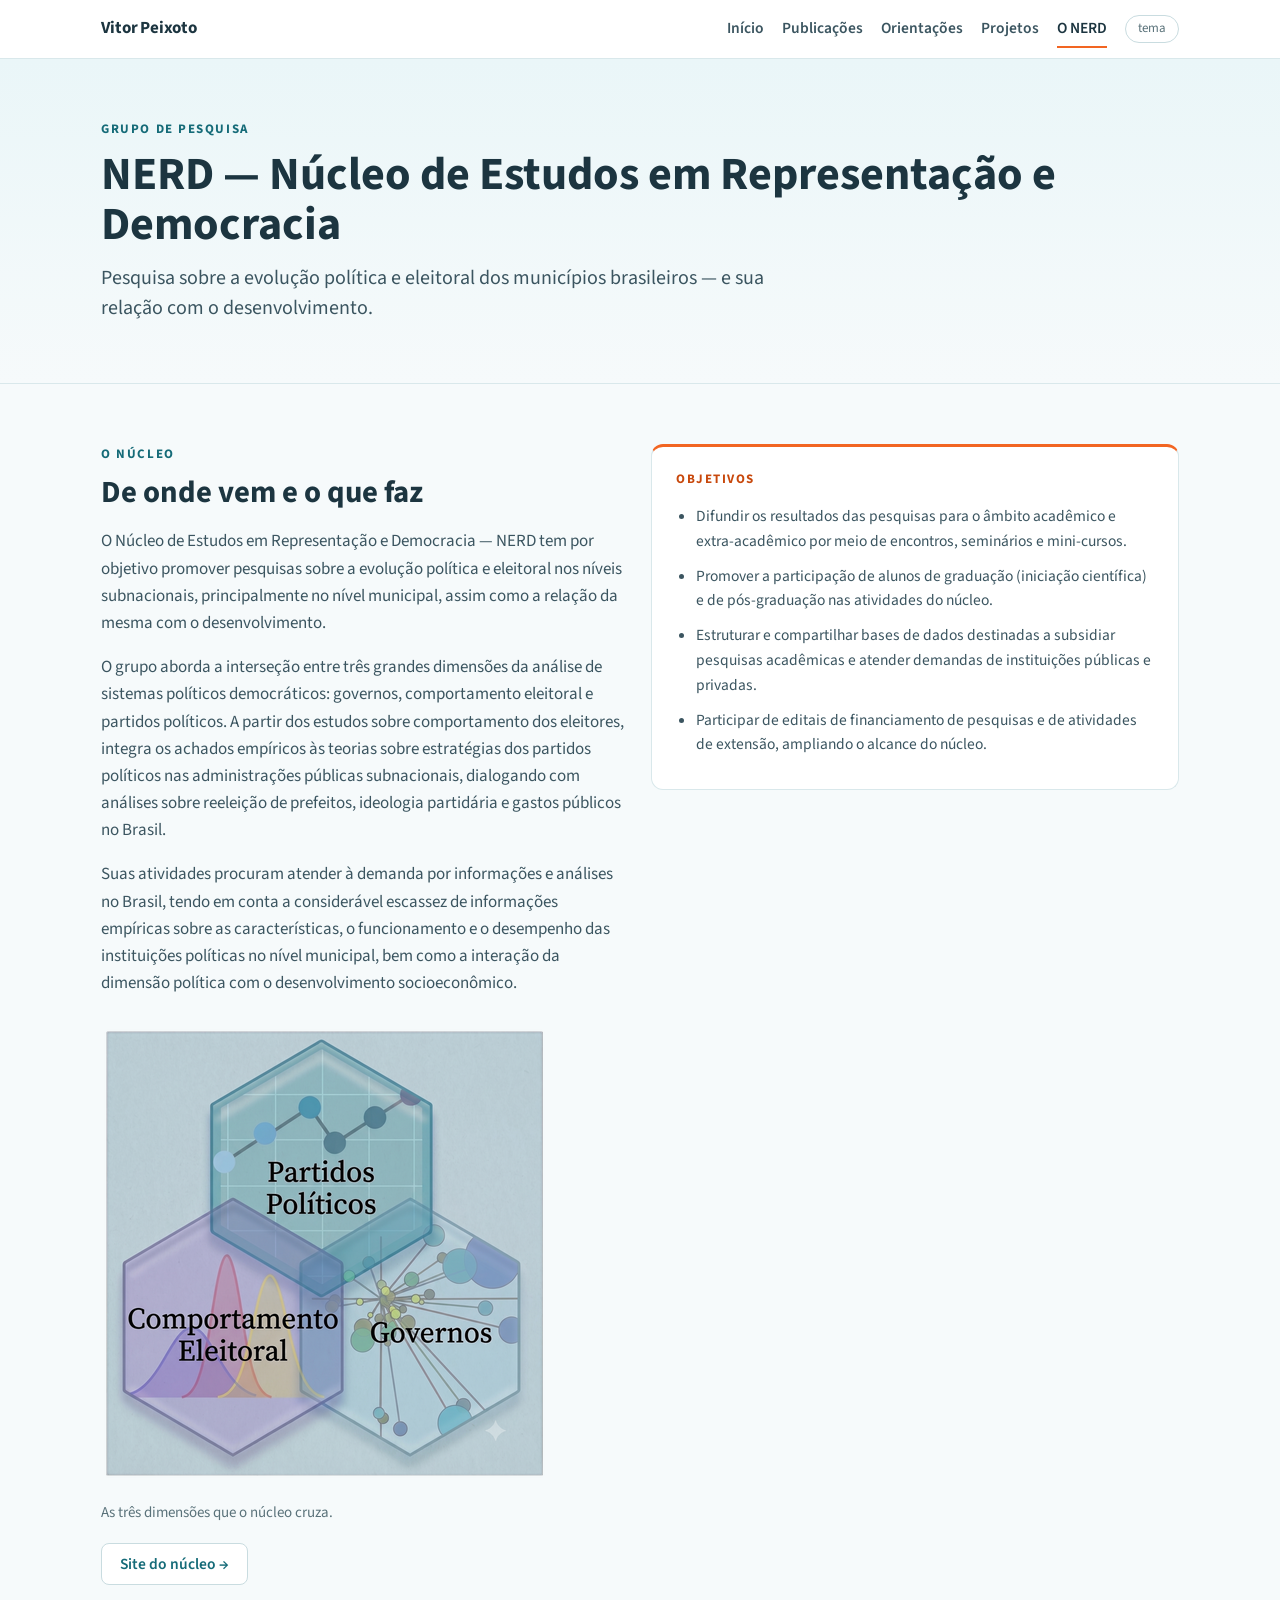
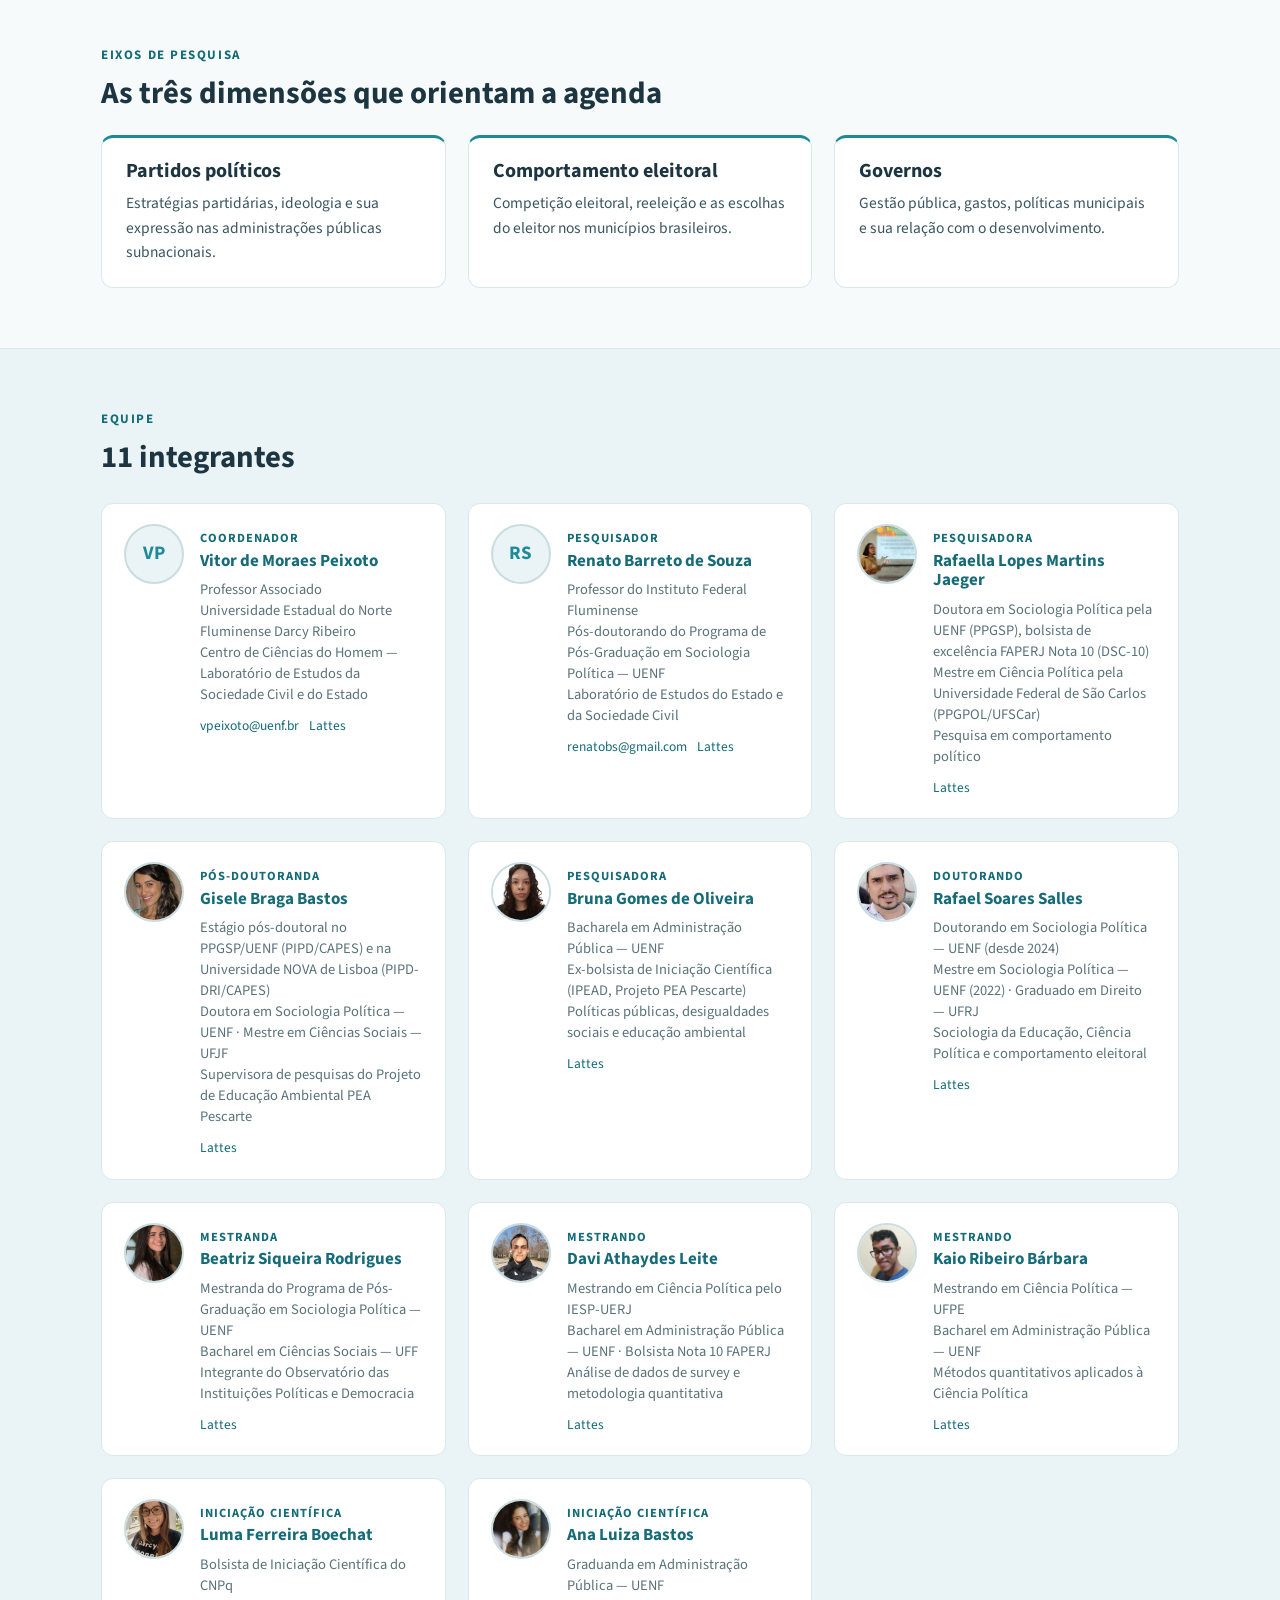
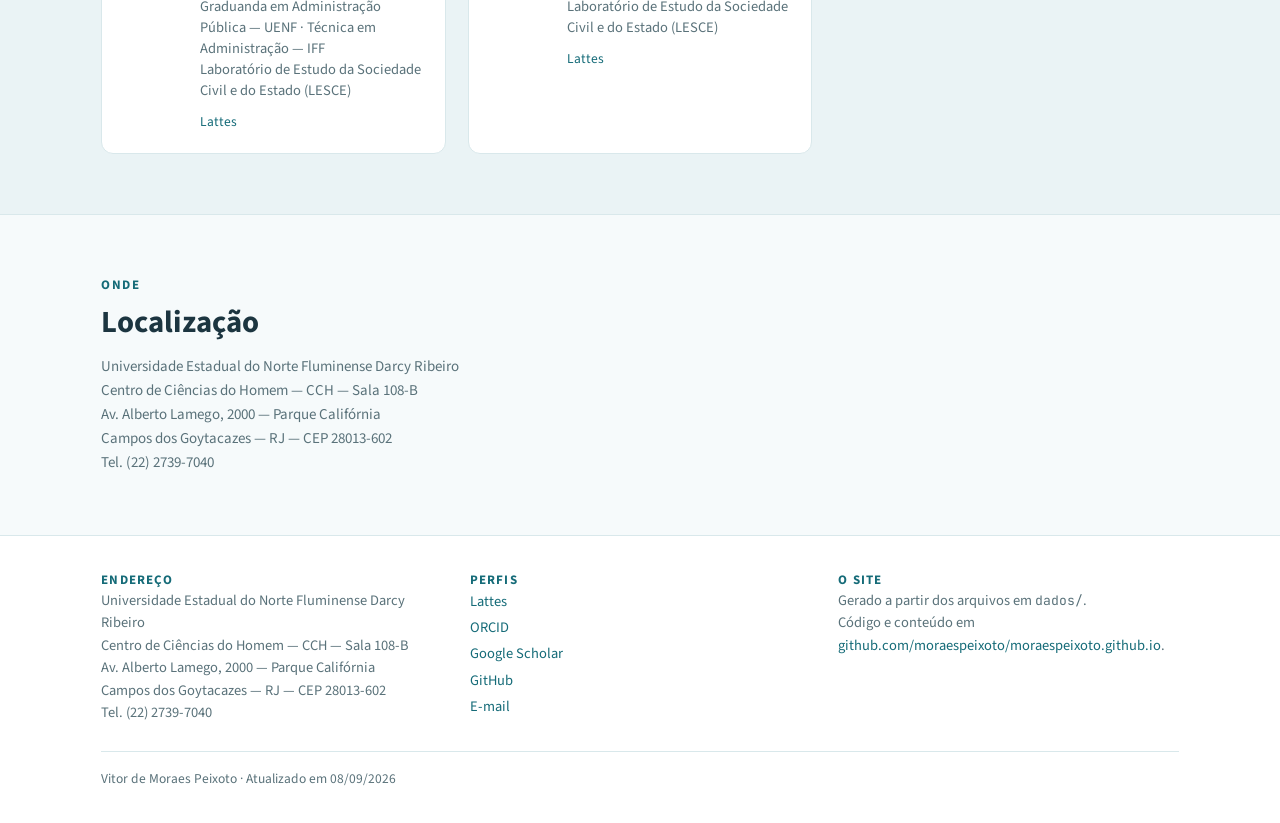
==== commit 107def4a: "Acrescenta a linha de comportamento politico e vacinacao Faltava na home a linha que sustenta o proj" ====
--- a/nerd.html
+++ b/nerd.html
@@ -232,7 +232,7 @@
 Código e conteúdo em <a href="https://github.com/moraespeixoto/moraespeixoto.github.io" target="_blank" rel="noopener noreferrer">github.com/moraespeixoto/moraespeixoto.github.io</a>.</p>
 </div>
 </div>
-<div class="vp-rodape-fim">Vitor de Moraes Peixoto · Atualizado em 07/09/2026</div>
+<div class="vp-rodape-fim">Vitor de Moraes Peixoto · Atualizado em 08/09/2026</div>
 </div>
 </footer>
 <script>
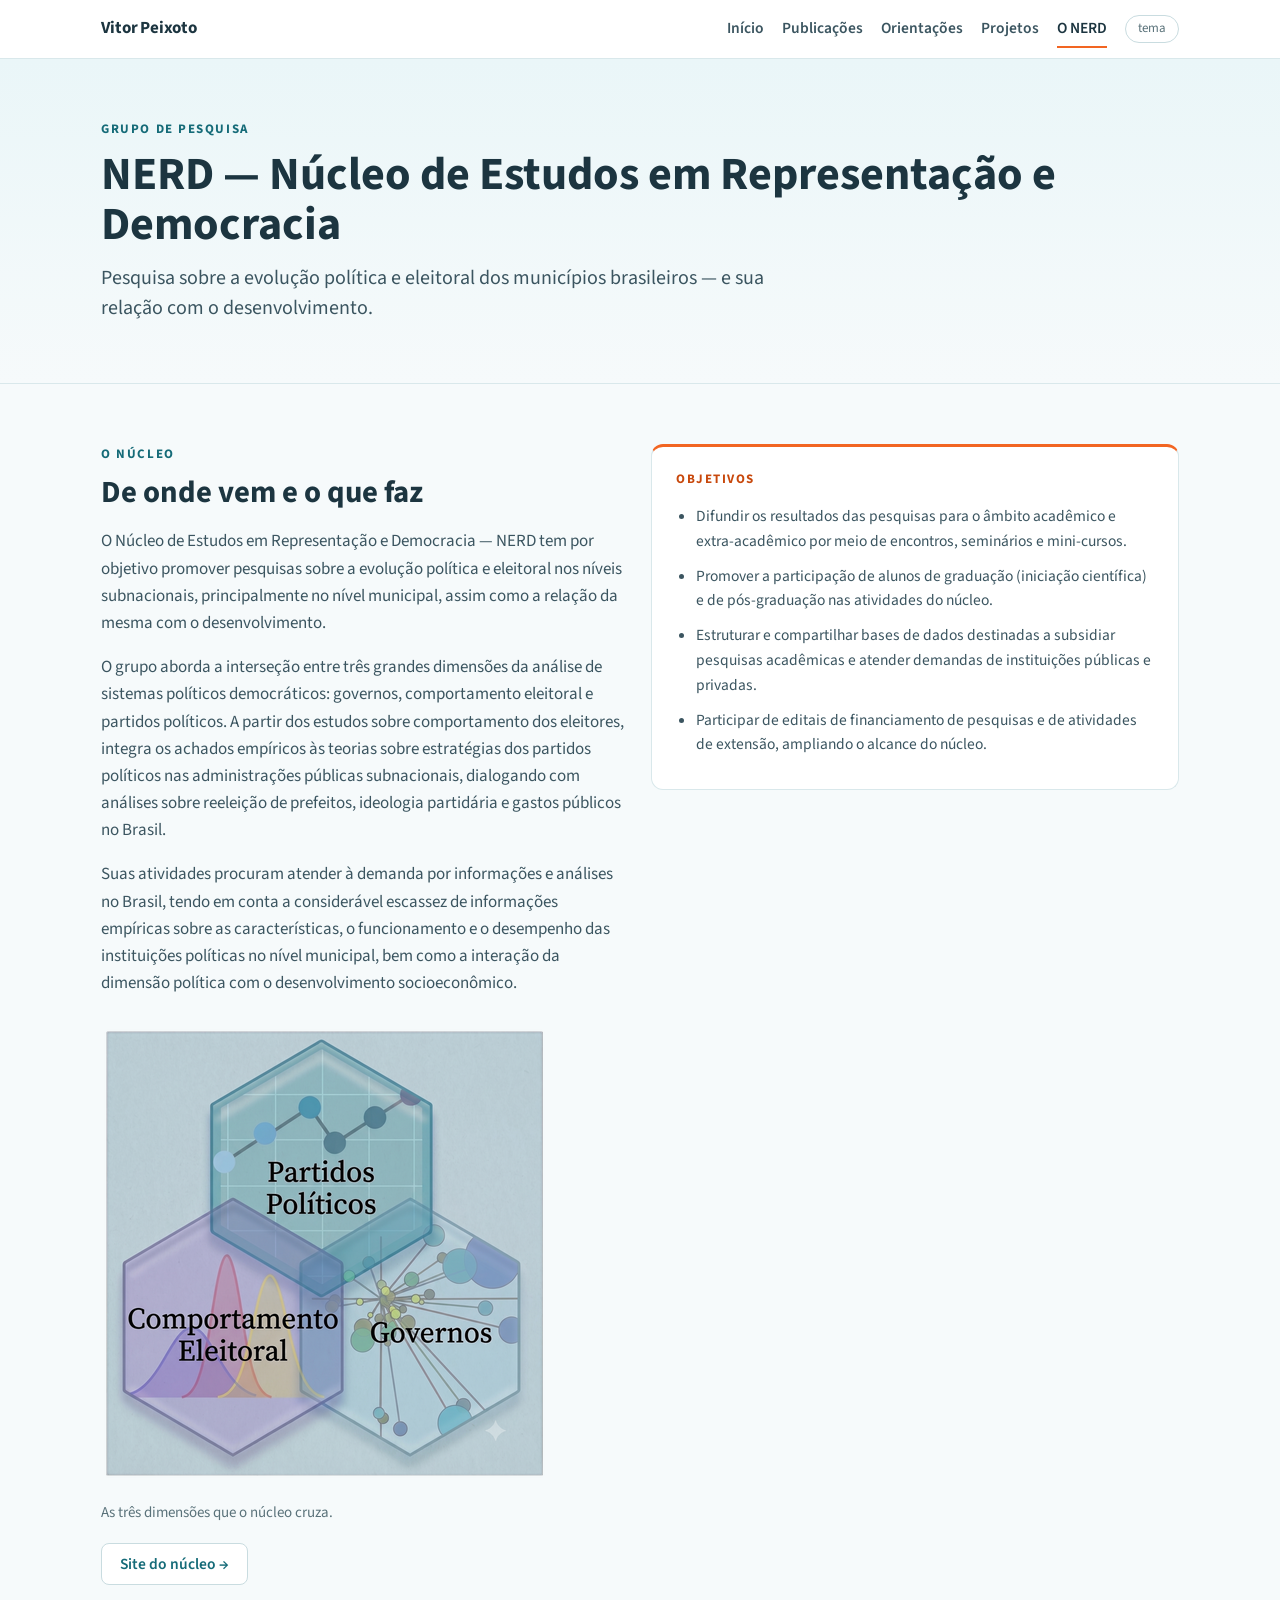
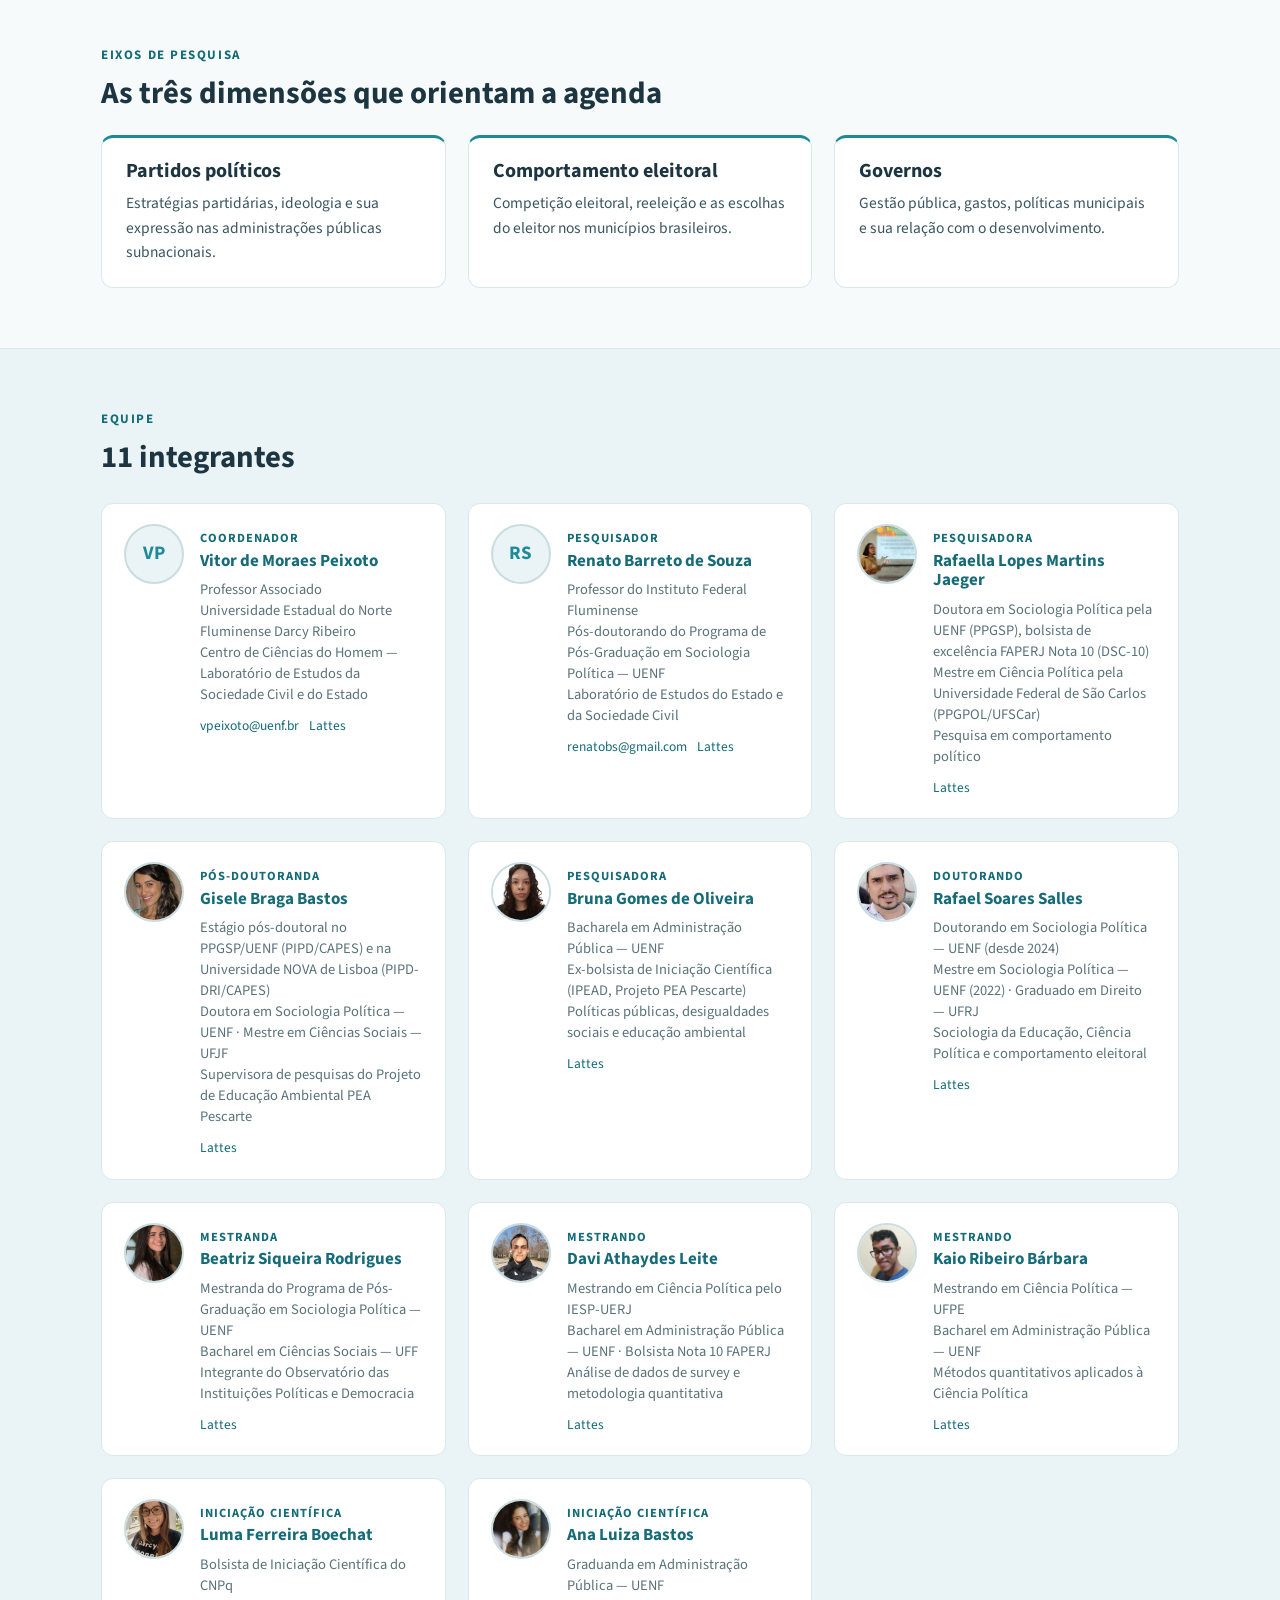
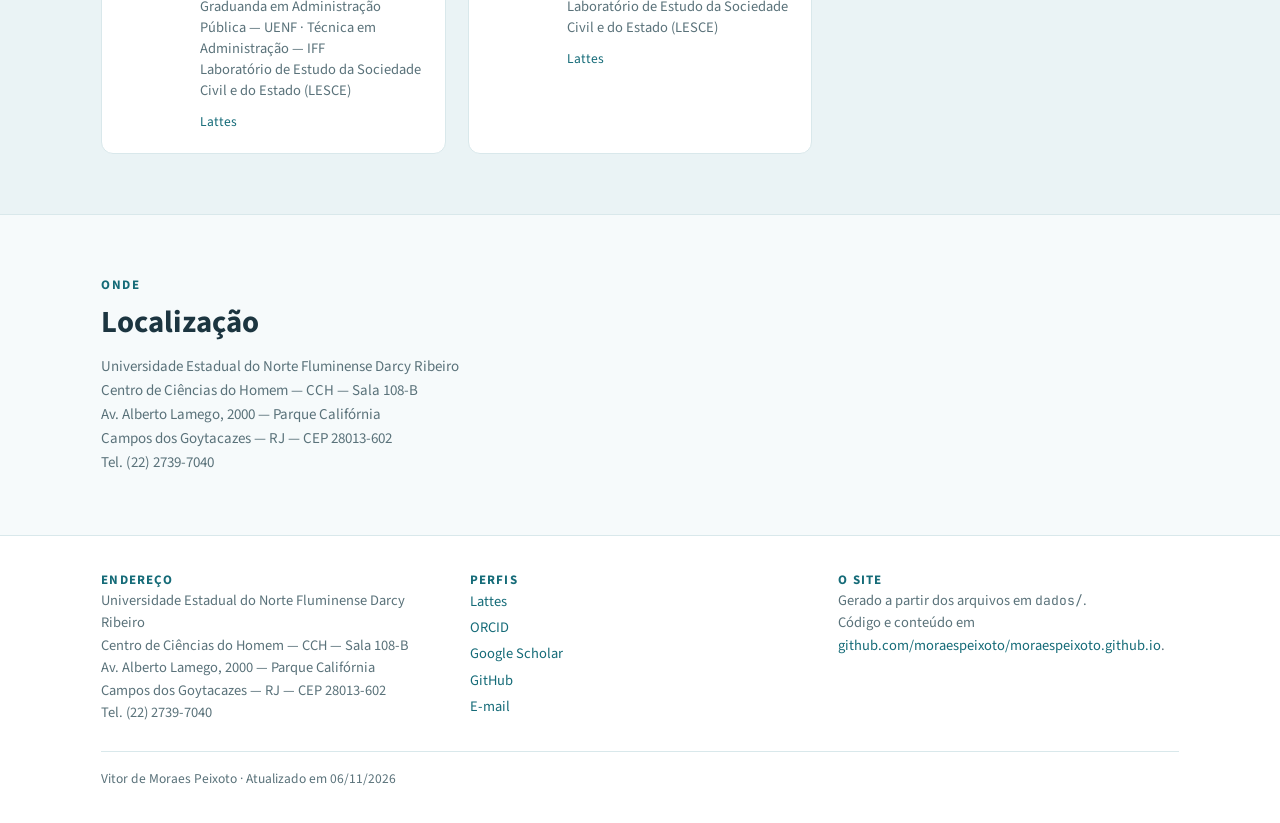
==== commit ed336315: "Poe o retrato redondo ao lado do nome na pagina inicial Foto com fundo azul-claro liso e camisa em a" ====
--- a/nerd.html
+++ b/nerd.html
@@ -232,7 +232,7 @@
 Código e conteúdo em <a href="https://github.com/moraespeixoto/moraespeixoto.github.io" target="_blank" rel="noopener noreferrer">github.com/moraespeixoto/moraespeixoto.github.io</a>.</p>
 </div>
 </div>
-<div class="vp-rodape-fim">Vitor de Moraes Peixoto · Atualizado em 08/09/2026</div>
+<div class="vp-rodape-fim">Vitor de Moraes Peixoto · Atualizado em 06/11/2026</div>
 </div>
 </footer>
 <script>
--- a/estilo.css
+++ b/estilo.css
@@ -248,6 +248,24 @@
 .vp-hero-texto .vp-kicker + h1 { margin-top: 10px; }
 .vp-cta + .vp-perfis { margin-top: 32px; }
 
+/* Retrato da home: redondo, ao lado do nome; quebra para cima do nome quando
+   nao cabe. O aro usa a cor do cartao, entao acompanha o tema. */
+.vp-hero-texto .vp-kicker + .vp-hero-nome { margin-top: 10px; }
+.vp-hero-nome { display: flex; flex-wrap: wrap; align-items: center; gap: 18px 24px; }
+.vp-hero-nome h1 { margin: 0; flex: 1 1 280px; }
+.vp-foto {
+  width: 168px;
+  height: 168px;
+  border-radius: 50%;
+  object-fit: cover;
+  flex: none;
+  border: 4px solid var(--vp-card);
+  box-shadow: 0 0 0 1px var(--vp-borda2);
+}
+@media (max-width: 640px) {
+  .vp-foto { width: 128px; height: 128px; }
+}
+
 .vp-cartao-perfil {
   background: var(--vp-card);
   border: 1px solid var(--vp-borda);
